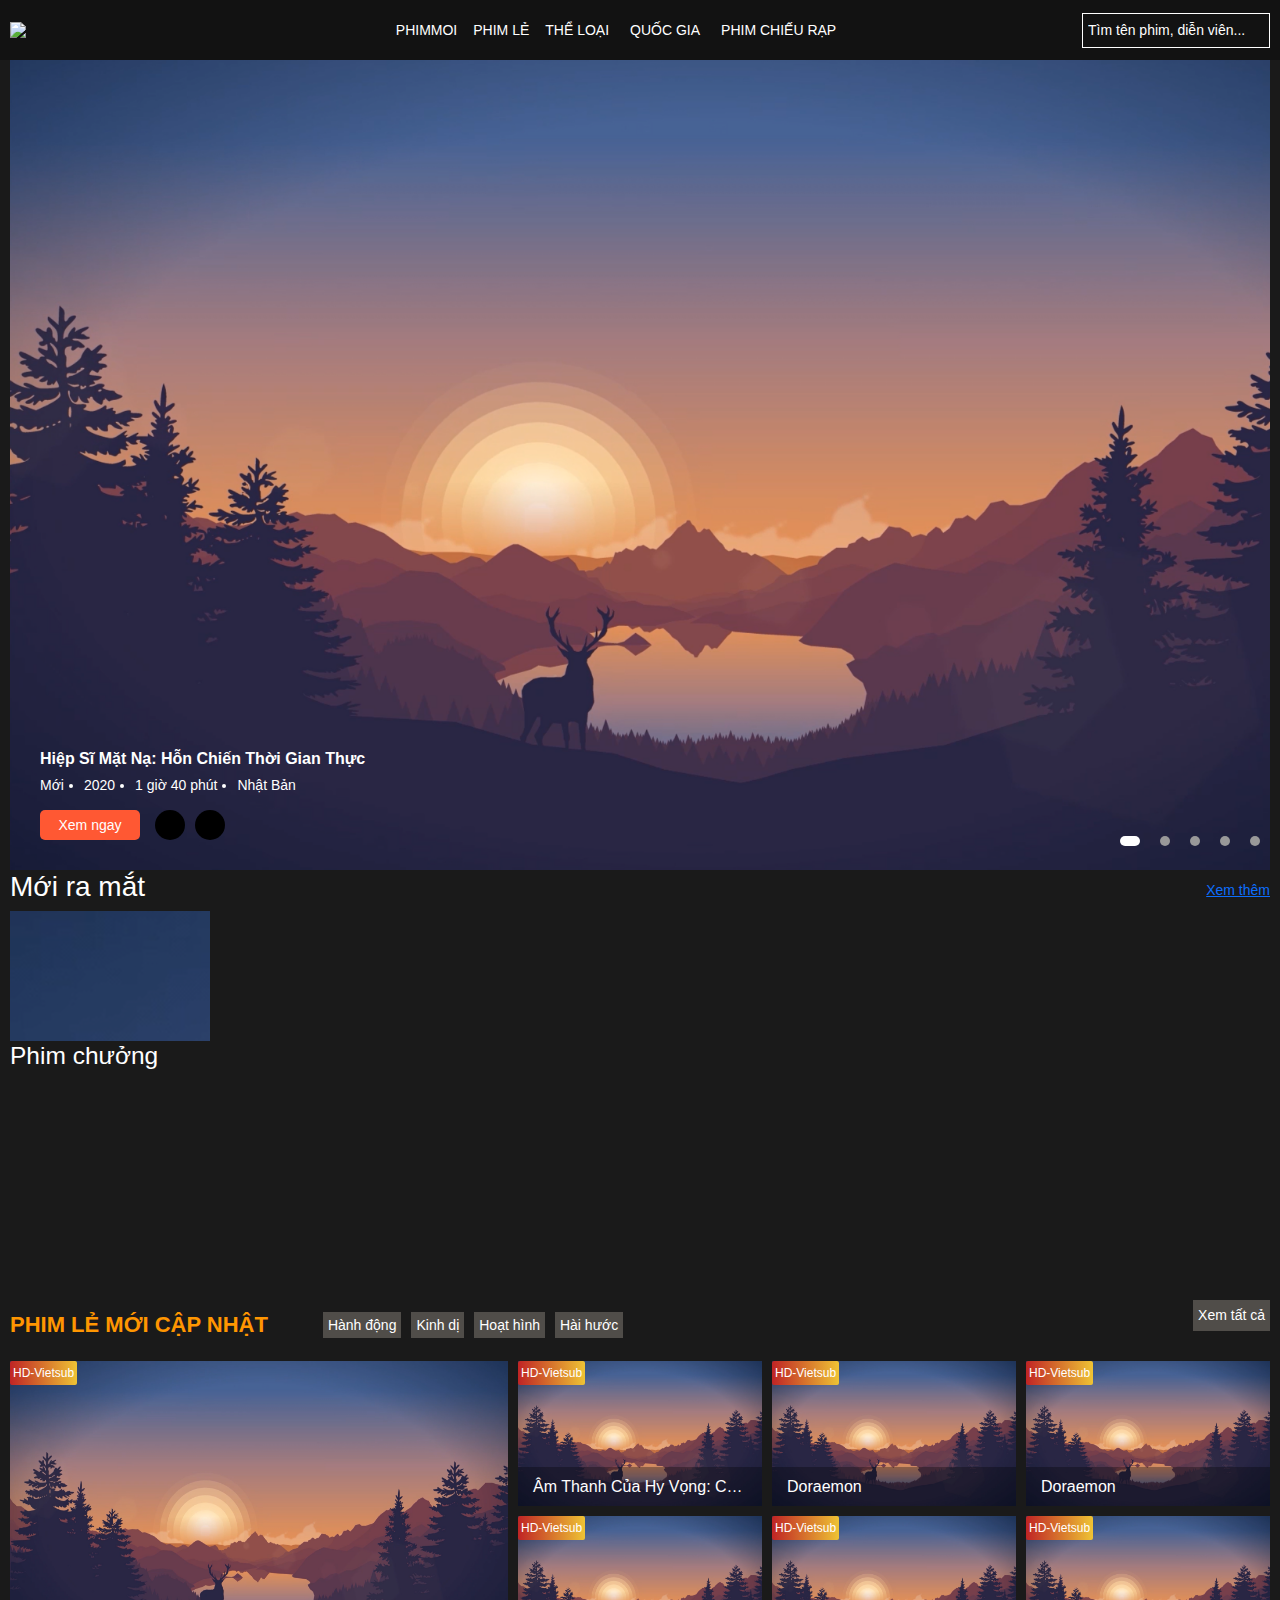
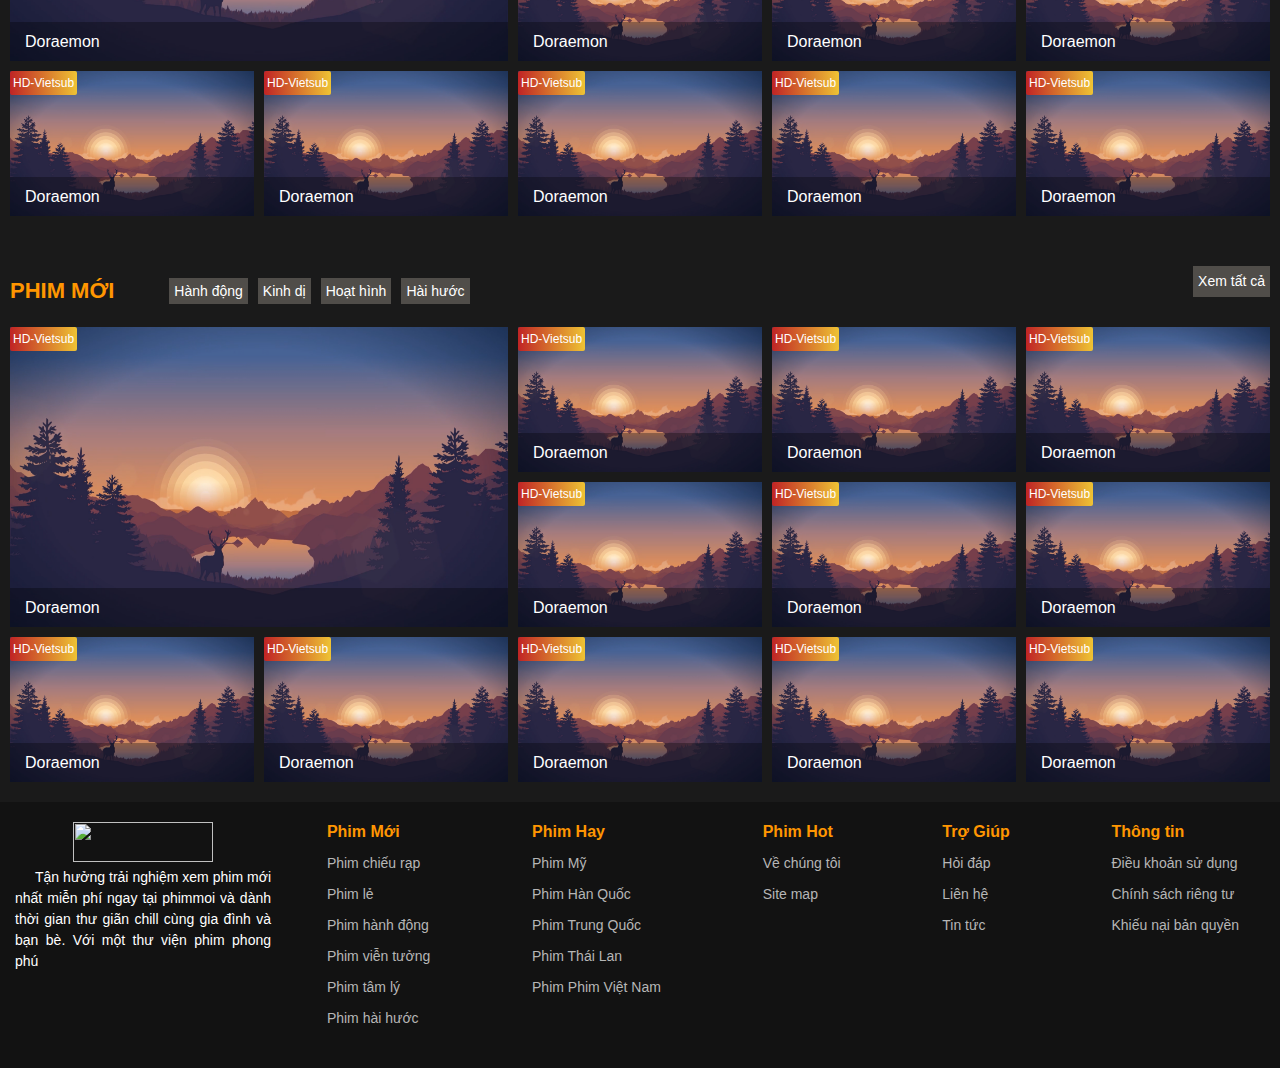
==== src/view/index.html @ 3db20388 "create dots in slider and fix btn" ====
<!DOCTYPE html>
<html lang="en">

<head>
    <meta charset="UTF-8">
    <meta name="viewport" content="width=device-width, initial-scale=1.0">
    <title>Document</title>
    <link rel="stylesheet" href="../public/css/index.css">
    <link rel="stylesheet" href="../public/css/header.css">
    <link rel="stylesheet" href="../public/css/footer.css"><link rel="stylesheet" href="../public/css/media.css">
    <link rel="stylesheet" href="../public/css/variable.css">
    <link rel="stylesheet" href="../public/fontawesome-free-6.6.0-web/css/all.min.css">
    <link rel="stylesheet" href="https://cdn.jsdelivr.net/npm/bootstrap@5.3.3/dist/css/bootstrap.min.css">
    <link rel="stylesheet" href="../public/boxicons-2.1.4/css/boxicons.min.css">
</head>

<body>
    <div class="app">
        <!-- HEADER-MAIN -->
        <header class="header">
            <nav class="header-navbar">
                <div class="header-navbar-bars">
                    <i id="header-navbar-bars-icon" class="fa-solid fa-bars fa-xl" style="color: #ffffff;"></i>
                </div>
                <div class="header-logo">
                    <img class="header-logo-img" src="https://phimmoichill2.net/dev/images/logo.png"></img>
                </div>
                <div class="header-menu">
                    <ul class="header-menu-list">
                        <li class="header-menu-list-item"><a class="header-menu-list-item-link" href=""><span>PHIMMOI</span></a></li>
                        <li class="header-menu-list-item"><a class="header-menu-list-item-link" href=""><span>PHIM LẺ</span></a></li>
                        <li class="header-menu-list-item">
                            <a id="theloai-dropdown" class="header-menu-list-item-link dropdown" href=""><span>THỂ LOẠI</span> <span class="icon-dropdown"><i class="fa-solid fa-caret-down"></i></span></a>
                            <div class="dropdown-list list-theloai">
                                <a class="dropdown-list-item-link" href="">Phim Hành Động</a>
                                <a class="dropdown-list-item-link" href="">Phim Kinh Dị</a>
                                <a class="dropdown-list-item-link" href="">Phim Tình Cảm</a>
                                <a class="dropdown-list-item-link" href="">Phim Trinh Thám</a>
                            </div>
                        </li>
                        <li class="header-menu-list-item">
                            <a id="quocgia-dropdown" class="header-menu-list-item-link dropdown" href=""><span>QUỐC GIA</span> <span class="icon-dropdown"><i class="fa-solid fa-caret-down"></i></a>
                            <div class="dropdown-list list-quocgia">
                                <a class="dropdown-list-item-link" href="">Phim Âu Mỹ</a>
                                <a class="dropdown-list-item-link" href="">Phim Hàn Quốc</a>
                                <a class="dropdown-list-item-link" href="">Phim Trung Quốc</a>
                                <a class="dropdown-list-item-link" href="">Phim Thái Lan</a>
                                <a class="dropdown-list-item-link" href="">Phim Việt Nam</a>
                            </div>
                        </li>
                        <li class="header-menu-list-item"><a class="header-menu-list-item-link" href=""><span>PHIM CHIẾU RẠP</span></a></li>
                    </ul>
                </div>
                <div class="header-form_search">
                    <input class="header-form_search-input" type="text"
                        placeholder="Tìm tên phim, diễn viên...">
                    <i id="header-form_search-click" class="header-form_search-icon fa-solid fa-magnifying-glass fa-lg" style="color: #ffffff;"></i>
                </div>
            </nav>
        </header>
        <!-- BODY-MAIN -->
        <div class="main">
            <div class="main-content">
                <!--SLIDER-->
                <div class="main-content-slider">
                    <div class="main-content-slider-show">
                        <div class="main-content-slider-item" style="background-image: url(../public/img/bg2_img.png)">
                            <div class="main-content-slider-item-infoFilm">           
                                <h1 class="movie-detail-headingFilm text-2xl text-white fw-semibold">Hiệp Sĩ Mặt Nạ: Hỗn Chiến Thời Gian Thực</h1>
                                <ul class="d-flex p-0">
                                    <li class="movie-detail-item text-white list-unstyled">Mới</li>
                                    <li class="movie-detail-item text-white">2020</li>
                                    <li class="movie-detail-item text-white">1 giờ 40 phút</li>
                                    <li class="movie-detail-item text-white">Nhật Bản</li>
                                </ul>
                                <div class="movie_banner_actions">
                                    <a class="banner_action_watch" href=""><i class="fa-solid fa-play"></i> Xem ngay</a>
                                    <div class="movie_banner_action">
                                        <i class='icon-left movie_banner_action-icon bx bx-heart bx-flip-horizontal' ></i>
                                    </div>
                                    <div class="movie_banner_action">
                                        <i class='icon-right movie_banner_action-icon bx bx-share bx-flip-horizontal' ></i>
                                    </div>
                                </div>
                            </div>
                        </div>
                        <div class="main-content-slider-item" style="background-image: url(../public/img/bg2_img.png)">
                            <div class="main-content-slider-item-infoFilm">           
                                <h1 class="movie-detail-headingFilm text-2xl text-white fw-semibold">Hiệp Sĩ Mặt Nạ: Hỗn Chiến Thời Gian Thực</h1>
                                <ul class="d-flex p-0">
                                    <li class="movie-detail-item text-white list-unstyled">Mới</li>
                                    <li class="movie-detail-item text-white">2020</li>
                                    <li class="movie-detail-item text-white">1 giờ 40 phút</li>
                                    <li class="movie-detail-item text-white">Nhật Bản</li>
                                </ul>
                                <div class="movie_banner_actions">
                                    <a class="banner_action_watch" href=""><i class="fa-solid fa-play"></i> Xem ngay</a>
                                    <div class="movie_banner_action">
                                        <i class='icon-left movie_banner_action-icon bx bx-heart bx-flip-horizontal' ></i>
                                    </div>
                                    <div class="movie_banner_action">
                                        <i class='icon-right movie_banner_action-icon bx bx-share bx-flip-horizontal' ></i>
                                    </div>
                                </div>
                            </div>
                        </div>
                        <div class="main-content-slider-item" style="background-image: url(../public/img/bg2_img.png)">
                            <div class="main-content-slider-item-infoFilm">           
                                <h1 class="movie-detail-headingFilm text-2xl text-white fw-semibold">Hiệp Sĩ Mặt Nạ: Hỗn Chiến Thời Gian Thực</h1>
                                <ul class="d-flex p-0">
                                    <li class="movie-detail-item text-white list-unstyled">Mới</li>
                                    <li class="movie-detail-item text-white">2020</li>
                                    <li class="movie-detail-item text-white">1 giờ 40 phút</li>
                                    <li class="movie-detail-item text-white">Nhật Bản</li>
                                </ul>
                                <div class="movie_banner_actions">
                                    <a class="banner_action_watch" href=""><i class="fa-solid fa-play"></i> Xem ngay</a>
                                    <div class="movie_banner_action">
                                        <i class='icon-left movie_banner_action-icon bx bx-heart bx-flip-horizontal' ></i>
                                    </div>
                                    <div class="movie_banner_action">
                                        <i class='icon-right movie_banner_action-icon bx bx-share bx-flip-horizontal' ></i>
                                    </div>
                                </div>
                            </div>
                        </div>
                        <div class="main-content-slider-item" style="background-image: url(../public/img/bg2_img.png)">
                            <div class="main-content-slider-item-infoFilm">           
                                <h1 class="movie-detail-headingFilm text-2xl text-white fw-semibold">Hiệp Sĩ Mặt Nạ: Hỗn Chiến Thời Gian Thực</h1>
                                <ul class="d-flex p-0">
                                    <li class="movie-detail-item text-white list-unstyled">Mới</li>
                                    <li class="movie-detail-item text-white">2020</li>
                                    <li class="movie-detail-item text-white">1 giờ 40 phút</li>
                                    <li class="movie-detail-item text-white">Nhật Bản</li>
                                </ul>
                                <div class="movie_banner_actions">
                                    <a class="banner_action_watch" href=""><i class="fa-solid fa-play"></i> Xem ngay</a>
                                    <div class="movie_banner_action">
                                        <i class='icon-left movie_banner_action-icon bx bx-heart bx-flip-horizontal' ></i>
                                    </div>
                                    <div class="movie_banner_action">
                                        <i class='icon-right movie_banner_action-icon bx bx-share bx-flip-horizontal' ></i>
                                    </div>
                                </div>
                            </div>
                        </div>
                    </div>

                    <div class="main-content-slider-btns">
                        <div class="slider-btn btn-prev"><i class="fa-chevron fa-solid fa-chevron-left"></i></div>
                        <div class="slider-btn btn-next"><i class="fa-chevron fa-solid fa-chevron-right"></i></div>
                    </div>
                    <ul class="slider-dots">
                        <li class="dot dot-active"></li>
                        <li class="dot"></li>
                        <li class="dot"></li>
                        <li class="dot"></li>
                        <li class="dot"></li>
                    </ul>
                </div>

                <div class="horizontal-slider">
                    <div class="heading-slider">
                        <h2 class="">Mới ra mắt</h2>
                        <a href="">Xem thêm</a>
                    </div>
                    <div class="swiper-container">
                        <div class="swiper-wrapper">
                            <div class="swiper-slide">
                                <div class="swiper-slide-movie" style="background-image: url(../public/img/bg2_img.png);"></div>
                                <div class="swiper-slide-nameMovie"><h3 class="swiper-slide-nameMovie-h3">Phim chưởng</h3></div>
                            </div>
                        </div>
                    </div>
                </div>

                <!--BLOCK CONTENT-->
                <div class="main-content-block">
                    <div class="main-content-block-heading">
                        <a class="main-content-block-heading-title" href=""><h2 class="main-content-block-heading-title-h3">PHIM LẺ MỚI CẬP NHẬT</h2></a>
                        <ul class="main-content-block-heading-list">
                            <li class="main-content-block-heading-list-item"><a class="main-content-block-heading-list-item-link" href="">Hành động</a></li>
                            <li class="main-content-block-heading-list-item"><a class="main-content-block-heading-list-item-link" href="">Kinh dị</a></li>
                            <li class="main-content-block-heading-list-item"><a class="main-content-block-heading-list-item-link" href="">Hoạt hình</a></li>
                            <li class="main-content-block-heading-list-item"><a class="main-content-block-heading-list-item-link" href="">Hài hước</a></li>
                        </ul>
                        <a class="main-content-block-heading-seeMore" href="">Xem tất cả <i class="fa-solid fa-caret-right"></i></a>
                    </div>
                    <div class="main-content-block-listFilm">
                        <div class="main-content-block-listFilm-item item-large">
                            <span class="main-content-block-listFilm-item-label">HD-Vietsub</span>
                            <a class="main-content-block-listFilm-item-link" href="">
                                <img class="main-content-block-listFilm-item-link-img" src="../public/img/bg2_img.png" alt="">
                                <h3 class="main-content-block-listFilm-item-link-h3">Doraemon</h3>
                            </a>
                        </div>
                        <div class="main-content-block-listFilm-item item-small">
                            <span class="main-content-block-listFilm-item-label">HD-Vietsub</span>
                            <a class="main-content-block-listFilm-item-link" href="">
                                <img class="main-content-block-listFilm-item-link-img" src="../public/img/bg2_img.png" alt="">
                                <h3 class="main-content-block-listFilm-item-link-h3">Âm Thanh Của Hy Vọng: Câu Chuyện Về Possum Trot</h3>
                            </a>
                        </div> 
                        <div class="main-content-block-listFilm-item item-small">
                            <span class="main-content-block-listFilm-item-label">HD-Vietsub</span>
                            <a class="main-content-block-listFilm-item-link" href="">
                                <img class="main-content-block-listFilm-item-link-img" src="../public/img/bg2_img.png" alt="">
                                <h3 class="main-content-block-listFilm-item-link-h3">Doraemon</h3>
                            </a>
                        </div> 
                        <div class="main-content-block-listFilm-item item-small">
                            <span class="main-content-block-listFilm-item-label">HD-Vietsub</span>
                            <a class="main-content-block-listFilm-item-link" href="">
                                <img class="main-content-block-listFilm-item-link-img" src="../public/img/bg2_img.png" alt="">
                                <h3 class="main-content-block-listFilm-item-link-h3">Doraemon</h3>
                            </a>
                        </div>
                        <div class="main-content-block-listFilm-item item-small">
                            <span class="main-content-block-listFilm-item-label">HD-Vietsub</span>
                            <a class="main-content-block-listFilm-item-link" href="">
                                <img class="main-content-block-listFilm-item-link-img" src="../public/img/bg2_img.png" alt="">
                                <h3 class="main-content-block-listFilm-item-link-h3">Doraemon</h3>
                            </a>
                        </div> 
                        <div class="main-content-block-listFilm-item item-small">
                            <span class="main-content-block-listFilm-item-label">HD-Vietsub</span>
                            <a class="main-content-block-listFilm-item-link" href="">
                                <img class="main-content-block-listFilm-item-link-img" src="../public/img/bg2_img.png" alt="">
                                <h3 class="main-content-block-listFilm-item-link-h3">Doraemon</h3>
                            </a>
                        </div>
                        <div class="main-content-block-listFilm-item item-small">
                            <span class="main-content-block-listFilm-item-label">HD-Vietsub</span>
                            <a class="main-content-block-listFilm-item-link" href="">
                                <img class="main-content-block-listFilm-item-link-img" src="../public/img/bg2_img.png" alt="">
                                <h3 class="main-content-block-listFilm-item-link-h3">Doraemon</h3>
                            </a>
                        </div>
                        <div class="main-content-block-listFilm-item item-small">
                            <span class="main-content-block-listFilm-item-label">HD-Vietsub</span>
                            <a class="main-content-block-listFilm-item-link" href="">
                                <img class="main-content-block-listFilm-item-link-img" src="../public/img/bg2_img.png" alt="">
                                <h3 class="main-content-block-listFilm-item-link-h3">Doraemon</h3>
                            </a>
                        </div>  
                        <div class="main-content-block-listFilm-item item-small">
                            <span class="main-content-block-listFilm-item-label">HD-Vietsub</span>
                            <a class="main-content-block-listFilm-item-link" href="">
                                <img class="main-content-block-listFilm-item-link-img" src="../public/img/bg2_img.png" alt="">
                                <h3 class="main-content-block-listFilm-item-link-h3">Doraemon</h3>
                            </a>
                        </div>                       
                        <div class="main-content-block-listFilm-item item-small">
                            <span class="main-content-block-listFilm-item-label">HD-Vietsub</span>
                            <a class="main-content-block-listFilm-item-link" href="">
                                <img class="main-content-block-listFilm-item-link-img" src="../public/img/bg2_img.png" alt="">
                                <h3 class="main-content-block-listFilm-item-link-h3">Doraemon</h3>
                            </a>
                        </div>     
                        <div class="main-content-block-listFilm-item item-small">
                            <span class="main-content-block-listFilm-item-label">HD-Vietsub</span>
                            <a class="main-content-block-listFilm-item-link" href="">
                                <img class="main-content-block-listFilm-item-link-img" src="../public/img/bg2_img.png" alt="">
                                <h3 class="main-content-block-listFilm-item-link-h3">Doraemon</h3>
                            </a>
                        </div>                     
                        <div class="main-content-block-listFilm-item item-small">
                            <span class="main-content-block-listFilm-item-label">HD-Vietsub</span>
                            <a class="main-content-block-listFilm-item-link" href="">
                                <img class="main-content-block-listFilm-item-link-img" src="../public/img/bg2_img.png" alt="">
                                <h3 class="main-content-block-listFilm-item-link-h3">Doraemon</h3>
                            </a>
                        </div>                                            
                    </div> 
                <!--BLOCK CONTENT-->                  
                </div>
                <div class="main-content-block">
                    <div class="main-content-block-heading">
                        <a class="main-content-block-heading-title" href=""><h2 class="main-content-block-heading-title-h3">PHIM MỚI</h2></a>
                        <ul class="main-content-block-heading-list">
                            <li class="main-content-block-heading-list-item"><a class="main-content-block-heading-list-item-link" href="">Hành động</a></li>
                            <li class="main-content-block-heading-list-item"><a class="main-content-block-heading-list-item-link" href="">Kinh dị</a></li>
                            <li class="main-content-block-heading-list-item"><a class="main-content-block-heading-list-item-link" href="">Hoạt hình</a></li>
                            <li class="main-content-block-heading-list-item"><a class="main-content-block-heading-list-item-link" href="">Hài hước</a></li>
                        </ul>
                        <a class="main-content-block-heading-seeMore" href="">Xem tất cả <i class="fa-solid fa-caret-right"></i></a>
                    </div>
                    <div class="main-content-block-listFilm">
                        <div class="main-content-block-listFilm-item item-large">
                            <span class="main-content-block-listFilm-item-label">HD-Vietsub</span>
                            <a class="main-content-block-listFilm-item-link" href="">
                                <img class="main-content-block-listFilm-item-link-img" src="../public/img/bg2_img.png" alt="">
                                <h3 class="main-content-block-listFilm-item-link-h3">Doraemon</h3>
                            </a>
                        </div>
                        <div class="main-content-block-listFilm-item item-small">
                            <span class="main-content-block-listFilm-item-label">HD-Vietsub</span>
                            <a class="main-content-block-listFilm-item-link" href="">
                                <img class="main-content-block-listFilm-item-link-img" src="../public/img/bg2_img.png" alt="">
                                <h3 class="main-content-block-listFilm-item-link-h3">Doraemon</h3>
                            </a>
                        </div> 
                        <div class="main-content-block-listFilm-item item-small">
                            <span class="main-content-block-listFilm-item-label">HD-Vietsub</span>
                            <a class="main-content-block-listFilm-item-link" href="">
                                <img class="main-content-block-listFilm-item-link-img" src="../public/img/bg2_img.png" alt="">
                                <h3 class="main-content-block-listFilm-item-link-h3">Doraemon</h3>
                            </a>
                        </div> 
                        <div class="main-content-block-listFilm-item item-small">
                            <span class="main-content-block-listFilm-item-label">HD-Vietsub</span>
                            <a class="main-content-block-listFilm-item-link" href="">
                                <img class="main-content-block-listFilm-item-link-img" src="../public/img/bg2_img.png" alt="">
                                <h3 class="main-content-block-listFilm-item-link-h3">Doraemon</h3>
                            </a>
                        </div>
                        <div class="main-content-block-listFilm-item item-small">
                            <span class="main-content-block-listFilm-item-label">HD-Vietsub</span>
                            <a class="main-content-block-listFilm-item-link" href="">
                                <img class="main-content-block-listFilm-item-link-img" src="../public/img/bg2_img.png" alt="">
                                <h3 class="main-content-block-listFilm-item-link-h3">Doraemon</h3>
                            </a>
                        </div> 
                        <div class="main-content-block-listFilm-item item-small">
                            <span class="main-content-block-listFilm-item-label">HD-Vietsub</span>
                            <a class="main-content-block-listFilm-item-link" href="">
                                <img class="main-content-block-listFilm-item-link-img" src="../public/img/bg2_img.png" alt="">
                                <h3 class="main-content-block-listFilm-item-link-h3">Doraemon</h3>
                            </a>
                        </div>
                        <div class="main-content-block-listFilm-item item-small">
                            <span class="main-content-block-listFilm-item-label">HD-Vietsub</span>
                            <a class="main-content-block-listFilm-item-link" href="">
                                <img class="main-content-block-listFilm-item-link-img" src="../public/img/bg2_img.png" alt="">
                                <h3 class="main-content-block-listFilm-item-link-h3">Doraemon</h3>
                            </a>
                        </div>
                        <div class="main-content-block-listFilm-item item-small">
                            <span class="main-content-block-listFilm-item-label">HD-Vietsub</span>
                            <a class="main-content-block-listFilm-item-link" href="">
                                <img class="main-content-block-listFilm-item-link-img" src="../public/img/bg2_img.png" alt="">
                                <h3 class="main-content-block-listFilm-item-link-h3">Doraemon</h3>
                            </a>
                        </div>  
                        <div class="main-content-block-listFilm-item item-small">
                            <span class="main-content-block-listFilm-item-label">HD-Vietsub</span>
                            <a class="main-content-block-listFilm-item-link" href="">
                                <img class="main-content-block-listFilm-item-link-img" src="../public/img/bg2_img.png" alt="">
                                <h3 class="main-content-block-listFilm-item-link-h3">Doraemon</h3>
                            </a>
                        </div>                       
                        <div class="main-content-block-listFilm-item item-small">
                            <span class="main-content-block-listFilm-item-label">HD-Vietsub</span>
                            <a class="main-content-block-listFilm-item-link" href="">
                                <img class="main-content-block-listFilm-item-link-img" src="../public/img/bg2_img.png" alt="">
                                <h3 class="main-content-block-listFilm-item-link-h3">Doraemon</h3>
                            </a>
                        </div>     
                        <div class="main-content-block-listFilm-item item-small">
                            <span class="main-content-block-listFilm-item-label">HD-Vietsub</span>
                            <a class="main-content-block-listFilm-item-link" href="">
                                <img class="main-content-block-listFilm-item-link-img" src="../public/img/bg2_img.png" alt="">
                                <h3 class="main-content-block-listFilm-item-link-h3">Doraemon</h3>
                            </a>
                        </div>                     
                        <div class="main-content-block-listFilm-item item-small">
                            <span class="main-content-block-listFilm-item-label">HD-Vietsub</span>
                            <a class="main-content-block-listFilm-item-link" href="">
                                <img class="main-content-block-listFilm-item-link-img" src="../public/img/bg2_img.png" alt="">
                                <h3 class="main-content-block-listFilm-item-link-h3">Doraemon</h3>
                            </a>
                        </div>                                            
                    </div>                   
                </div>               
            </div>
        </div>
        <!-- FOOTER-MAIN -->
        <footer class="footer">
            <div class="footer-container">
                <div class="footer-info">
                    <div class="footer-info-logo">
                        <img class="footer-info-logo-img" src="https://phimmoichill2.net/dev/images/logo.png" alt="">
                    </div>
                    <p class="footer-info-text">Tận hưởng trải nghiệm xem phim mới nhất miễn phí ngay tại phimmoi và
                        dành
                        thời gian thư giãn chill cùng gia đình và bạn bè. Với một thư viện phim phong phú</p>
                </div>
                <div class="footer-menu">
                    <div class="footer-menu-block">
                        <h3 class="footer-menu-block-header">Phim Mới</h3>
                        <ul class="footer-menu-block-list">
                            <li class="footer-menu-block-list-item"><a class="footer-menu-block-list-item-link"
                                    href="">Phim
                                    chiếu rạp</a></li>
                            <li class="footer-menu-block-list-item"><a class="footer-menu-block-list-item-link"
                                    href="">Phim
                                    lẻ</a></li>
                            <li class="footer-menu-block-list-item"><a class="footer-menu-block-list-item-link"
                                    href="">Phim
                                    hành động</a></li>
                            <li class="footer-menu-block-list-item"><a class="footer-menu-block-list-item-link"
                                    href="">Phim
                                    viễn tưởng</a></li>
                            <li class="footer-menu-block-list-item"><a class="footer-menu-block-list-item-link"
                                    href="">Phim
                                    tâm lý</a></li>
                            <li class="footer-menu-block-list-item"><a class="footer-menu-block-list-item-link"
                                    href="">Phim
                                    hài hước</a></li>
                        </ul>
                    </div>
                    <div class="footer-menu-block">
                        <h3 class="footer-menu-block-header">Phim Hay</h3>
                        <ul class="footer-menu-block-list">
                            <li class="footer-menu-block-list-item"><a class="footer-menu-block-list-item-link"
                                    href="">Phim
                                    Mỹ</a></li>
                            <li class="footer-menu-block-list-item"><a class="footer-menu-block-list-item-link"
                                    href="">Phim
                                    Hàn Quốc</a></li>
                            <li class="footer-menu-block-list-item"><a class="footer-menu-block-list-item-link"
                                    href="">Phim
                                    Trung Quốc</a></li>
                            <li class="footer-menu-block-list-item"><a class="footer-menu-block-list-item-link"
                                    href="">Phim
                                    Thái Lan</a></li>
                            <li class="footer-menu-block-list-item"><a class="footer-menu-block-list-item-link"
                                    href="">Phim
                                    Phim Việt Nam</a></li>
                        </ul>
                    </div>
                    <div class="footer-menu-block">
                        <h3 class="footer-menu-block-header">Phim Hot</h3>
                        <ul class="footer-menu-block-list">
                            <li class="footer-menu-block-list-item"><a class="footer-menu-block-list-item-link"
                                    href="">Về
                                    chúng tôi</a></li>
                            <li class="footer-menu-block-list-item"><a class="footer-menu-block-list-item-link"
                                    href="">Site
                                    map</a></li>

                        </ul>
                    </div>
                    <div class="footer-menu-block">
                        <h3 class="footer-menu-block-header">Trợ Giúp</h3>
                        <ul class="footer-menu-block-list">
                            <li class="footer-menu-block-list-item"><a class="footer-menu-block-list-item-link"
                                    href="">Hỏi
                                    đáp</a></li>
                            <li class="footer-menu-block-list-item"><a class="footer-menu-block-list-item-link"
                                    href="">Liên
                                    hệ</a></li>
                            <li class="footer-menu-block-list-item"><a class="footer-menu-block-list-item-link"
                                    href="">Tin
                                    tức</a></li>
                        </ul>
                    </div>
                    <div class="footer-menu-block">
                        <h3 class="footer-menu-block-header">Thông tin</h3>
                        <ul class="footer-menu-block-list">
                            <li class="footer-menu-block-list-item"><a class="footer-menu-block-list-item-link"
                                    href="">Điều
                                    khoản sử dụng</a></li>
                            <li class="footer-menu-block-list-item"><a class="footer-menu-block-list-item-link"
                                    href="">Chính sách riêng tư</a></li>
                            <li class="footer-menu-block-list-item"><a class="footer-menu-block-list-item-link"
                                    href="">Khiếu nại bản quyền</a></li>
                        </ul>
                    </div>
                </div>
            </div>
        </footer>
    </div>
    <script src="https://unpkg.com/boxicons@2.1.4/dist/boxicons.js"></script>
    <script src="https://cdn.jsdelivr.net/npm/@popperjs/core@2.11.8/dist/umd/popper.min.js"
        integrity="sha384-I7E8VVD/ismYTF4hNIPjVp/Zjvgyol6VFvRkX/vR+Vc4jQkC+hVqc2pM8ODewa9r"
        crossorigin="anonymous"></script>
    <script src="https://cdn.jsdelivr.net/npm/bootstrap@5.3.3/dist/js/bootstrap.min.js"
        integrity="sha384-0pUGZvbkm6XF6gxjEnlmuGrJXVbNuzT9qBBavbLwCsOGabYfZo0T0to5eqruptLy"
        crossorigin="anonymous"></script>
    <script src="../js/header.js"></script>
    <script src="../js/main.js"></script>
</body>

</html>
---- src/public/css/index.css ----
:root {
    --fontWeigh_header: 450;
    --fontSize_header: 1rem;
    --text-color: rgb(255, 150, 1)
}
.text-color-orrange{
    color: var(--text-color);
}
.block-item-link{
    width: 100%;
    height: 100%;
    position: absolute;
    display: flex
}
.block-item-link-img{
    width: 100%;
    height: 100%;
}
.block-item-link-h3{
    margin: 0;
    position: absolute;
    bottom: 0;
    width: 100%;
    padding: 10px 15px;
    background-color: rgb(0, 0, 0, 0.3);
    color: white;
    font-size: 16px;
    font-weight: 400;
}
.block-item:hover{
    top:-5px
}
.main-content-slider{
    position: relative;
    width: 100%;
    height: 90vh;
    overflow: hidden;
}
.main-content-slider-show{
    width: max-content;
    display: flex;
    height: 100%;
    transition: 0.5s;
}
.main-content-slider-item{
    background-size:cover;
    background-position: center center;
    background-repeat: no-repeat;
    position: relative;
    width: 1380px;
    max-width: 100%;
    height: 100%;
    transition: 0.5s;
}

.movie-detail-item{
    margin-right: 20px;
}
.main-content-slider-item-infoFilm{
    position: absolute;
    bottom: 0;
    left: 0;
    width: 500px;
    height: auto;
    padding: 30px;
    background: transparent;
    z-index: 1;
}
.movie_banner_actions{
    display: flex;
}
.movie_banner_action{
    width: 50px;
    display: flex;
    align-items: center;
    justify-content: center;
    margin: 0 5px;
    color: #fff;
    background-color: #000;
    border-radius: 50%;
    cursor: pointer;
}
.movie_banner_action-icon{
    font-size: 20px;
}
.banner_action_watch{
    color: #fff;
    text-decoration: none;
    display: flex;
    align-items: center;
    justify-content: center;
    width: 185px;
    height: 50px;
    background-color:rgb(255, 88, 51);
    border-radius: 5px;
    margin-right: 10px;
}
.main-content-slider-btns{
    position: absolute;
    width: 100%;
    top: 50%;
    transform: translateY(-50%);
    display: flex;
    justify-content: space-between;
}

.slider-btn{
    padding: 15px;
    color: #999;
    transition: 0.5s;
    cursor: pointer;
}
.slider-btn:hover{
    color: #fff;
}

.fa-chevron{
    font-size: 24px;
}
.slider-dots{
    list-style: none;
    position: absolute;
    display: flex;
    bottom: 0;
    right: 0;
}
.dot{
    width: 10px;
    height: 10px;
    background-color: #999;
    margin: 10px;
    border-radius: 20px;
    transition: 1s;
    cursor: pointer;
}

.dot-active{
    width: 20px;
    background-color: #fff;
}

.main-content-slider-listFilm{
    position: relative;
    padding: 0;
    list-style: none;
}
.main-content-slider-listFilm-wrapper{
    display: flex;
    overflow-x: scroll;
    scroll-snap-type: x mandatory;
    width: 100%;
    scrollbar-width: none;
}
.icon-prev{
    position: absolute;
    color: rgb(255, 150, 1,0.6);
    left: 10px;
    top: 50%;
    z-index: 1;
}
.icon-next{
    position: absolute;
    color: rgb(255, 150, 1,0.6);
    right: 10px;
    top:50%;
    z-index: 1;
}
.main-content-block{
    width: 100%;
    height: auto;
    padding: 20px 0;
    position: relative;
}
.main-content-block-heading{
    display: flex;
    flex-wrap: wrap;
    align-items: center;
    margin: 10px 0;
    position: relative;
}
.main-content-block-heading-title{
    margin:0 50px 0 0;
    text-decoration: none;
    color: var(--text-color);

}
.main-content-block-heading-title-h3{
    margin: 0;
    font-size: 22px;
    font-weight: bold;
}
.main-content-block-heading-list{
    display: flex;
    align-items: center;
    padding: 0;
    margin: 10px 0;
    list-style: none;
    align-items: center;
}
.main-content-block-heading-list-item{
    margin: 5px
}
.main-content-block-heading-list-item-link{
    text-decoration: none;
    color: white;
    padding: 5px;
    background-color: rgb(80, 77, 73);
}
.main-content-block-heading-list-item-link:hover{
    background-color: var(--text-color);
}
.main-content-block-heading-seeMore{
    text-decoration: none;
    color: #fff;
    padding: 5px;
    background-color: rgb(80, 77, 73);
    position: absolute;
    top: 0;
    right: 0;
}
.main-content-block-listFilm-item:hover{
    top:-5px
}
.main-content-block-listFilm-item-label{
    position: absolute;
    background-image: linear-gradient(to right, rgb(192, 36, 37) , rgb(238, 195, 52));
    border-radius: 2px;
    padding: 3px;
    z-index: 1;
    font-size: 12px;
    color: #fff;
}
.main-content-block-listFilm-item-link{
    width: 100%;
    height: 100%;
    position: relative;
    display: flex
}
.main-content-block-listFilm-item-link-img{
    width: 100%;
    height: 100%;
}
.main-content-block-listFilm-item-link-h3{
    margin: 0;
    position: absolute;
    bottom: 0;
    width: 100%;
    padding: 10px 15px;
    background-color: rgb(0, 0, 0, 0.3);
    color: white;
    font-size: 16px;
    font-weight: 400;
    white-space:nowrap;
    overflow: hidden;
    text-overflow: ellipsis;
}

.horizontal-slider{
    height: 400px;
    color: #fff;
}    
.heading-slider{
    display: flex;
    justify-content: space-between;
    align-items: center; 
}
.swiper-container{

}
.swiper-slide{
    width: 200px;
    height: 130px;
}
.swiper-slide-movie{
    width: 200px;
    height: 130px;
}
---- src/public/css/header.css ----
* {
    margin: 0;
    padding: 0;
    box-sizing: inherit;
    font-family: Arial, sans-serif;
    font-size: 14px;
    font-style: normal;
    scrollbar-width:thin;
}
body{
    width: 100%;
    height: auto;
}

html {
    box-sizing: border-box;
}

.app{
    width: 100%;
    height: auto;
    background-color: rgb(26, 26, 26);
}
.main {
    padding:0 10px;
    background-color: rgb(26, 26, 26);
    width: 100%;
    min-height: 100vh;
}
.main-content {
    max-width: 1380px;
    margin: 0 auto;
}
.menu-list{
    transform: translateX(-100%);
    list-style: none;
    position: fixed;
    height: 80%;
    z-index: 2;
    right: 0;
    left: 0;  
    background-color: rgb(26, 26, 26);
}
.menu-list-item-link{
    text-decoration: none;
    color: #fff;
}
.header {
    width: 100%;
    height: 60px;
    background-color: rgb(18, 18, 18);
}
.header-logo{
    display: flex;
    align-items: center;
}
.header-logo-img{
    width: 140px;
}
.header-navbar{
    display: flex;
}
.header-navbar {
    max-width: 1380px;
    height: 100%;
    margin: 0 auto;
    padding: 0 10px;
    display: flex;
    justify-content: space-between;
}
.header-menu-list-item-link__color-orrange{
    color: rgb(255, 150, 1);
}
.icon-dropdown{
    margin-left: 5px;
}
.dropdown-list-item-link{
    margin: 5px;
    font-size: 0.9rem;
    color: #fff;
    text-decoration: none;
}
.dropdown-list-item-link:hover{
    color: rgb(255, 150, 1);
}
.dropdown-active{
    display: grid;
    grid-template-columns: auto auto auto;
    z-index: 1;
}
.header-form_search-input::placeholder {
    color: white;
    font-size: 14px;
}
.header-form_search-input:focus {
    outline: none;
}
.header-form_search-icon {
    color: #fff;
    position: absolute;
    right: 5px;
}
.header-right{
    display: flex;
}
.header-user{
    display: flex;
    align-items: center;
}
.profile-name{
    margin: 0 5px;
    color: #fff;
}
.profile-avatar{
    width: 30px;
    height: 30px;
    border-radius: 50%;
    cursor: pointer;
    background-size: cover;
}
.user-dropdown{
    display: none;
    width: 100px;
    height: 160px;
    background-color: #fff;
    color: #000;
}
.display-block{
    display: block;
}
---- src/public/css/footer.css ----
.footer {
    background: rgb(18, 18, 18);
    width: 100%;
    height: auto;
    display: flex;
    justify-content: center;
    padding: 20px 0;
}
.footer-container{
    max-width: 1380px;
    display: flex;
}
.footer-info-text {
    color: white;
    text-align: justify;
    text-indent: 20px;
    margin: 0;
    padding: 5px 0;
}
.footer-info {
    max-width: 20%;
    margin: 0 15px;
}
.footer-info-logo{
    display: flex;
    justify-content: center;
}
.footer-info-logo-img{
    width: 140px;
    height: 40px;
}
.footer-menu {
    width: 80%;
    display: grid;
    grid-template-columns: auto auto auto auto auto;
    justify-content: space-around;
    column-gap: 20px;
}
.footer-menu-block {
    height: fit-content;
    width: fit-content;
}
.footer-menu-block-header{
    color: rgb(255, 150, 1);
    font-size: 16px;
    font-weight: 700;
}
.footer-menu-block-list {
    list-style: none;
    margin-top: 5px;
    padding: 0;
}
.footer-menu-block-list-item{
    padding: 5px 0;
}
.footer-menu-block-list-item-link{
    color: rgb(182, 182, 182);
    text-decoration: none;
    cursor: pointer;
}
.footer-menu-block-list-item-link:hover {
    color: rgb(255, 150, 1);
}
---- src/public/css/media.css ----
@media (max-width:820px) {
    .main-content-slider{
        height: 30vh;
    }
    .movie-detail-headingFilm{
        font-size: 16px;
    }
    .banner_action_watch{
        height: 30px;
        width: 100px;
    }
    .movie_banner_action{
        width: 30px;
    }

    .video{
        height: 220px;
    }
    .swiper-slide-avt-img{
        width: 72px;
        height: 72px;
    }
    .swiper-slide{
        margin-right: 20px;
    }
    .main-content-block-text{
        display: none;
    }
    .main-content-block-heading-h1{
        font-size: var(--fontSize_heading1_mobile);
    }
    .main-content-block-heading-title-h3{
        font-size: var(--fontSize_heading1_mobile);
    }
    .footer-menu-block-header{
        font-size: var(--fontSize_heading3_mobile);
    }
    .footer-menu-block-list-item-link{
        font-size: var(--fontSize_text_mobile);
    }
    .header-navbar{
        position: relative;
        display: flex;
        justify-content: space-between;
        border-bottom: 1px solid rgb(70, 70, 70);
    }
    .header-navbar-bars{
        display: flex;
        align-items: center;
        padding: 0 10px;
    }
    .header-menu{
        position: fixed;
        top: 60px;
        list-style: none;
        display: none;
        padding: 0;
        z-index: 2;
        background-color: rgb(26, 26, 26);
        left: 0;
        right: 0;
    }
    .header-menu-list{
        padding: 0;
        min-height: 100vh;
    }
    .header-menu-list-item{
        border-bottom: 1px solid rgb(70, 70, 70);
        min-height: 40px;
    }
    .header-menu-list-item-link{
        display: flex;
        align-items: center;
        height: 60px;
        padding-left:10px;
        color: white;
        text-decoration: none;
    }
    .header-menu-list-item-link:hover {
        color: rgb(255, 150, 1);
    }
    .active-header-form_search{
        width: 100%;
    }
    .header-form_search-input{
        display: none;
        width: 100%;
        height: 35px;
        padding-left: 5px;
        background-color: transparent;
        border: 1px solid white;
        color: white;
    }
    .active_navbar{
        display: block;
    }

    .display-element{
        display: none;
    }  
    .active-form-search{
        display: block;
    }
    .header-form_search{
        display: flex;
        align-items: center;
        position: relative;
        justify-content: flex-end;
    }
    .dropdown-list{
        display: none;
        margin: 5px 5px;
        background-color: rgb(18, 18, 18);
    }
    .footer-info{
        display: none;
    }
    .footer-container{
        justify-content: center;
    }
    .block-item{
        height: 134px;
        position: relative;
        margin: 5px;
        flex-grow: 0;
        flex-shrink: 0;
        flex-basis: 49%;
        scroll-snap-align: start;
    }
    .main-content-block-listFilm-item{
        width: 100%;
        height: 134px;
        position: relative;   
    }
    .main-content-block-listFilm{
        display: grid;
        grid-template-columns: auto auto;
        column-gap: 10px;
        row-gap: 10px;
        justify-content: center;
    }
}

@media (min-width:821px) and (max-width:1400px){
    /* .main-content-slider{
        height: 60vh;
    } */
    .movie-detail-headingFilm{
        font-size: 16px;
    }
    .banner_action_watch{
        height: 30px;
        width: 100px;
    }
    .movie_banner_action{
        width: 30px;
    }
    .video{
        height: 420px;
    }
    .header-menu-list-item-link{
        font-size: 16px;
    }
    .block-item{
        height: 134px;
        position: relative;
        margin: 5px;
        flex-grow: 0;
        flex-shrink: 0;
        flex-basis: 20%;
        scroll-snap-align: start;
    }
    .main-content-block-listFilm-item{
        width:100%;
        height: 145px;
        position: relative;
    }
    .main-content-block-listFilm{
        display: grid;
        grid-template-columns: auto auto auto auto auto;
        column-gap: 10px;
        row-gap: 10px;
        justify-content: center;
    }
    .item-large{
        grid-column: 1/3;
        grid-row: 1/3;
        width: 100%;
        height: 100%;
    }
    .header-navbar-bars{
        display: none;
    }
    .header-menu {
        list-style: none;
        display: flex;
        padding: 0;
    } 
    .header-menu-list {
        display: flex;
        align-items: center;
        list-style: none;
        padding: 0;
        margin: 0;
    } 
    .header-menu-list-item-link {
        color: white;
        text-decoration: none;
        padding: 0 8px;
    }
    .header-menu-list-item-link:hover {
        color: rgb(255, 150, 1);
    }
    .dropdown{
        position: relative;
    }
    
    .dropdown-list{
        position: absolute;
        display: none;
        margin: 15px 5px 5px;
        background-color: rgb(18, 18, 18);
    }
    .header-form_search {
        display: flex;
        align-items: center;
        position: relative;
    }

    .header-form_search-input {
        width: 100%;
        height: 35px;
        padding-left: 5px;
        background-color: transparent;
        border: 1px solid white;
        color: white;
    } 
}

@media (min-width: 1401px){
    .video{
        height: 100vh;
    }
    .header-navbar-bars{
        display: none;
    }
    .header-menu {
        list-style: none;
        display: flex;
        padding: 0;
    } 
    .header-menu-list {
        display: flex;
        align-items: center;
        list-style: none;
        padding: 0;
        margin: 0;
    } 
    .header-menu-list-item-link {
        color: white;
        text-decoration: none;
        padding: 0 8px;
    }
    .header-menu-list-item-link:hover {
        color: rgb(255, 150, 1);
    }
    .dropdown{
        position: relative;
    }
    .dropdown-list{
        position: absolute;
        display: none;
        margin: 15px 5px 5px;
        background-color: rgb(18, 18, 18);
    }
    .header-form_search {
        display: flex;
        align-items: center;
        position: relative;
    }
    .header-form_search-input {
        width: 100%;
        height: 35px;
        padding-left: 5px;
        background-color: transparent;
        border: 1px solid white;
        color: white;
    } 
    .block-item{
        height: 134px;
        position: relative;
        margin: 5px;
        flex-grow: 0;
        flex-shrink: 0;
        flex-basis: 25%;
        scroll-snap-align: start;
    }
    .main-content-block-listFilm-item{
        width: 100%;
        height: 145px;
        position: relative;
    }
    .main-content-block-listFilm{
        display: grid;
        grid-template-columns: auto auto auto auto auto;
        column-gap: 10px;
        row-gap: 10px;
        justify-content: center;
    }
}

.item-large{
    grid-column: 1/3;
    grid-row: 1/3;
    width: 100%;
    height: 100%;
}
.dropdown-active{
    display: grid;
    grid-template-columns: auto auto auto;
    z-index: 1;
}
---- src/public/css/variable.css ----
:root{
    --fontSize_heading1_mobile: 16px;
    --fontSize_heading3_mobile: 10px;
    --fontSize_text_mobile:10px;
    --fontSize_heading1_PC: 22px;
    --fontSize_heading3_PC: 22px;
    --color_main: rgb(255,150,1)
}
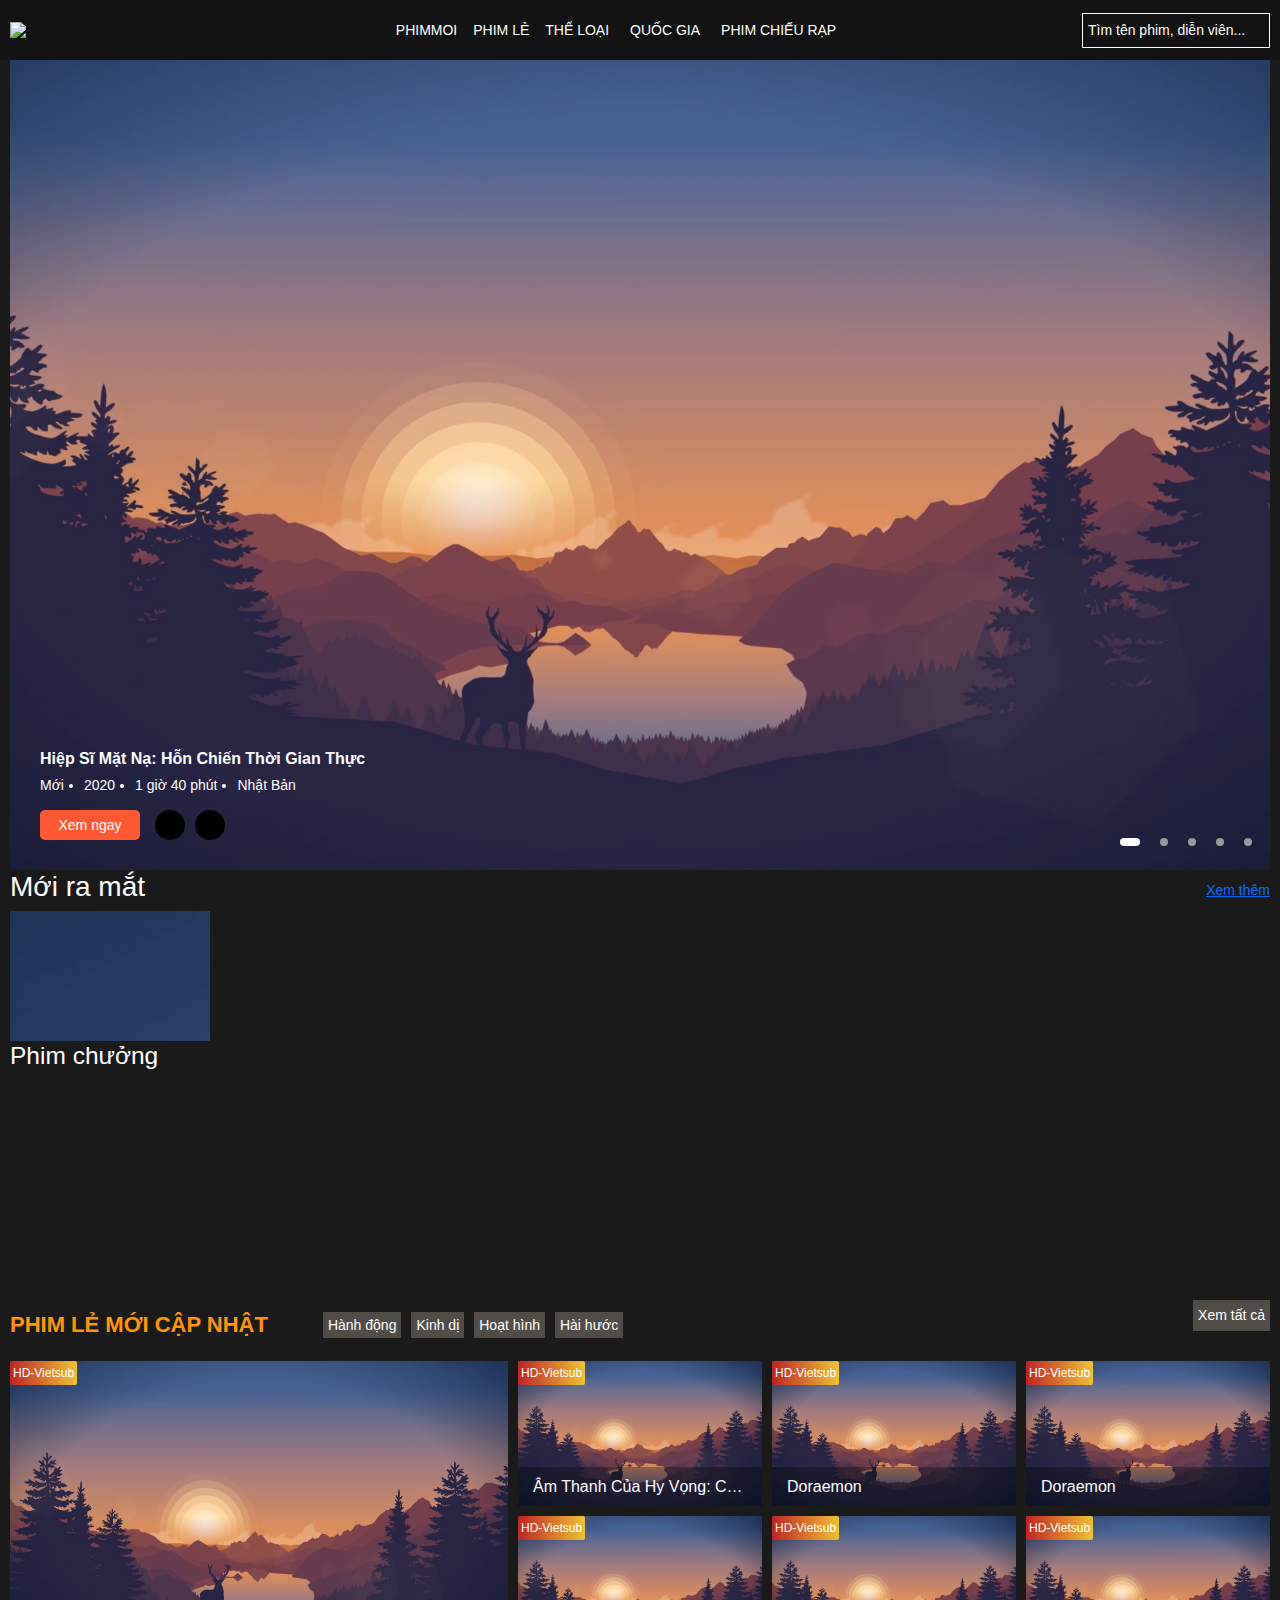
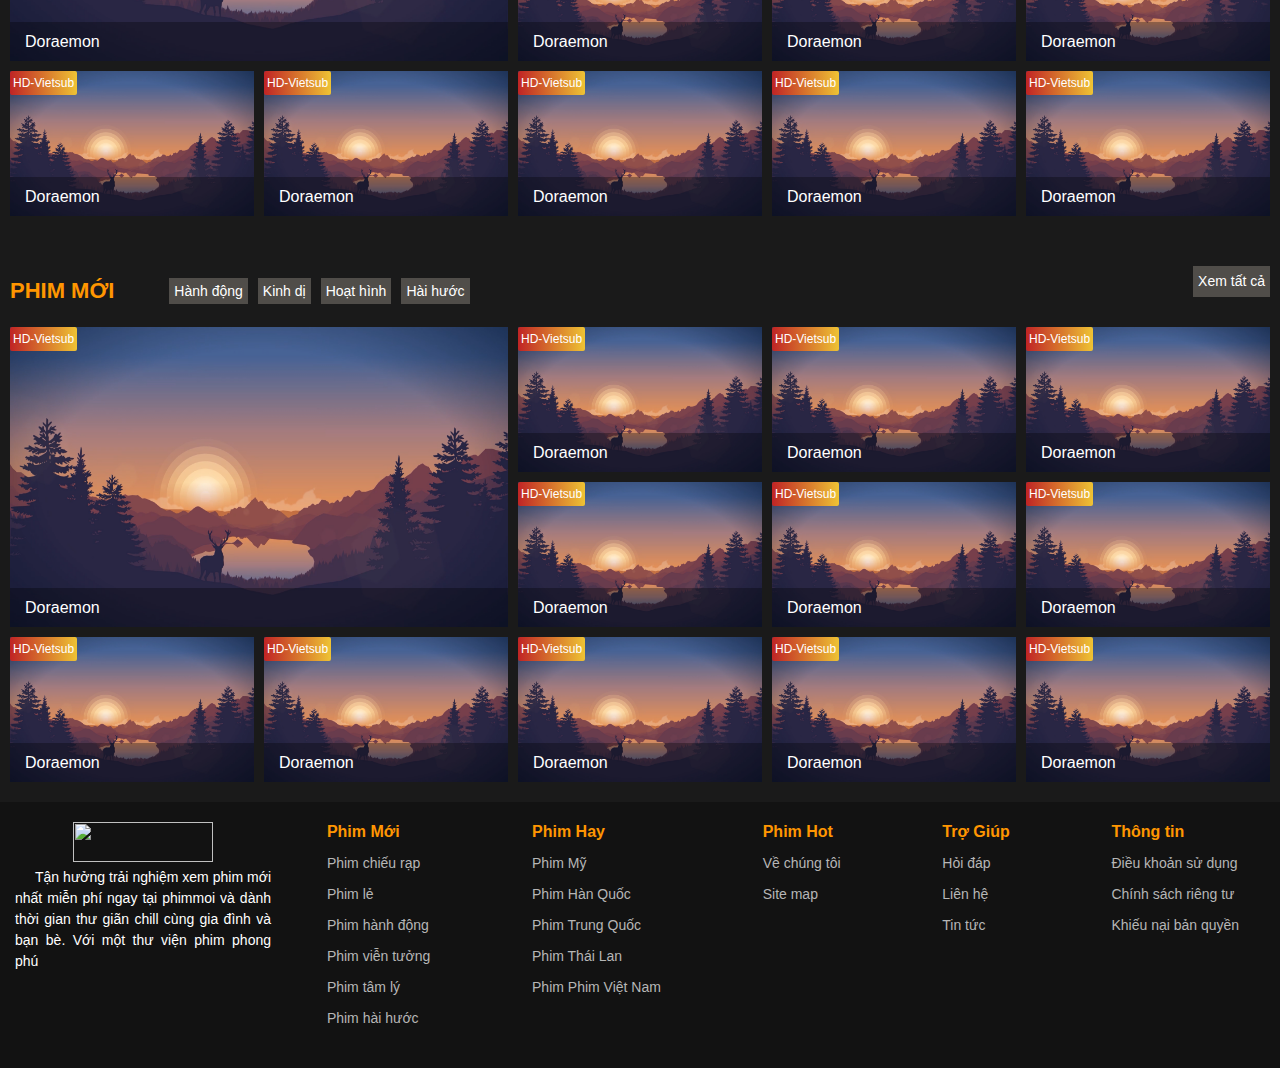
==== commit 19a0d1cc: "finish slider v1" ====
--- a/src/view/index.html
+++ b/src/view/index.html
@@ -63,7 +63,7 @@
             <div class="main-content">
                 <!--SLIDER-->
                 <div class="main-content-slider">
-                    <div class="main-content-slider-show">
+                    <div class="main-content-slider-list">
                         <div class="main-content-slider-item" style="background-image: url(../public/img/bg2_img.png)">
                             <div class="main-content-slider-item-infoFilm">           
                                 <h1 class="movie-detail-headingFilm text-2xl text-white fw-semibold">Hiệp Sĩ Mặt Nạ: Hỗn Chiến Thời Gian Thực</h1>
@@ -142,7 +142,27 @@
                                         <i class='icon-right movie_banner_action-icon bx bx-share bx-flip-horizontal' ></i>
                                     </div>
                                 </div>
-                            </div>
+                            </div>                           
+                        </div>
+                        <div class="main-content-slider-item" style="background-image: url(../public/img/bg2_img.png)">
+                            <div class="main-content-slider-item-infoFilm">           
+                                <h1 class="movie-detail-headingFilm text-2xl text-white fw-semibold">Hiệp Sĩ Mặt Nạ: Hỗn Chiến Thời Gian Thực</h1>
+                                <ul class="d-flex p-0">
+                                    <li class="movie-detail-item text-white list-unstyled">Mới</li>
+                                    <li class="movie-detail-item text-white">2020</li>
+                                    <li class="movie-detail-item text-white">1 giờ 40 phút</li>
+                                    <li class="movie-detail-item text-white">Nhật Bản</li>
+                                </ul>
+                                <div class="movie_banner_actions">
+                                    <a class="banner_action_watch" href=""><i class="fa-solid fa-play"></i> Xem ngay</a>
+                                    <div class="movie_banner_action">
+                                        <i class='icon-left movie_banner_action-icon bx bx-heart bx-flip-horizontal' ></i>
+                                    </div>
+                                    <div class="movie_banner_action">
+                                        <i class='icon-right movie_banner_action-icon bx bx-share bx-flip-horizontal' ></i>
+                                    </div>
+                                </div>
+                            </div>                           
                         </div>
                     </div>
 
@@ -151,11 +171,18 @@
                         <div class="slider-btn btn-next"><i class="fa-chevron fa-solid fa-chevron-right"></i></div>
                     </div>
                     <ul class="slider-dots">
-                        <li class="dot dot-active"></li>
-                        <li class="dot"></li>
-                        <li class="dot"></li>
-                        <li class="dot"></li>
-                        <li class="dot"></li>
+                        <div class="dots-wraper">
+                            <li class="dot dot-active"></li>
+                            <li class="dot"></li>
+                            <li class="dot"></li>
+                            <li class="dot"></li>
+                            <li class="dot"></li>
+                            <li class="dot"></li>
+                            <li class="dot"></li>  
+                            <li class="dot"></li>
+                            <li class="dot"></li>                          
+                            <li class="dot"></li>
+                        </div>
                     </ul>
                 </div>
 
--- a/src/public/css/index.css
+++ b/src/public/css/index.css
@@ -36,9 +36,11 @@
     height: 90vh;
     overflow: hidden;
 }
-.main-content-slider-show{
+.main-content-slider-list{
+    position: absolute;
+    left: 0;
+    display: flex;
     width: max-content;
-    display: flex;
     height: 100%;
     transition: 0.5s;
 }
@@ -47,8 +49,7 @@
     background-position: center center;
     background-repeat: no-repeat;
     position: relative;
-    width: 1380px;
-    max-width: 100%;
+    width: calc(100vw - 20px);
     height: 100%;
     transition: 0.5s;
 }
@@ -120,13 +121,20 @@
 .slider-dots{
     list-style: none;
     position: absolute;
-    display: flex;
+    width: 160px;
+    overflow: hidden;
+    padding: 0;
     bottom: 0;
     right: 0;
 }
+.dots-wraper{
+    display: flex;
+    width: max-content;
+    overflow: hidden;
+}
 .dot{
-    width: 10px;
-    height: 10px;
+    width: 8px;
+    height: 8px;
     background-color: #999;
     margin: 10px;
     border-radius: 20px;
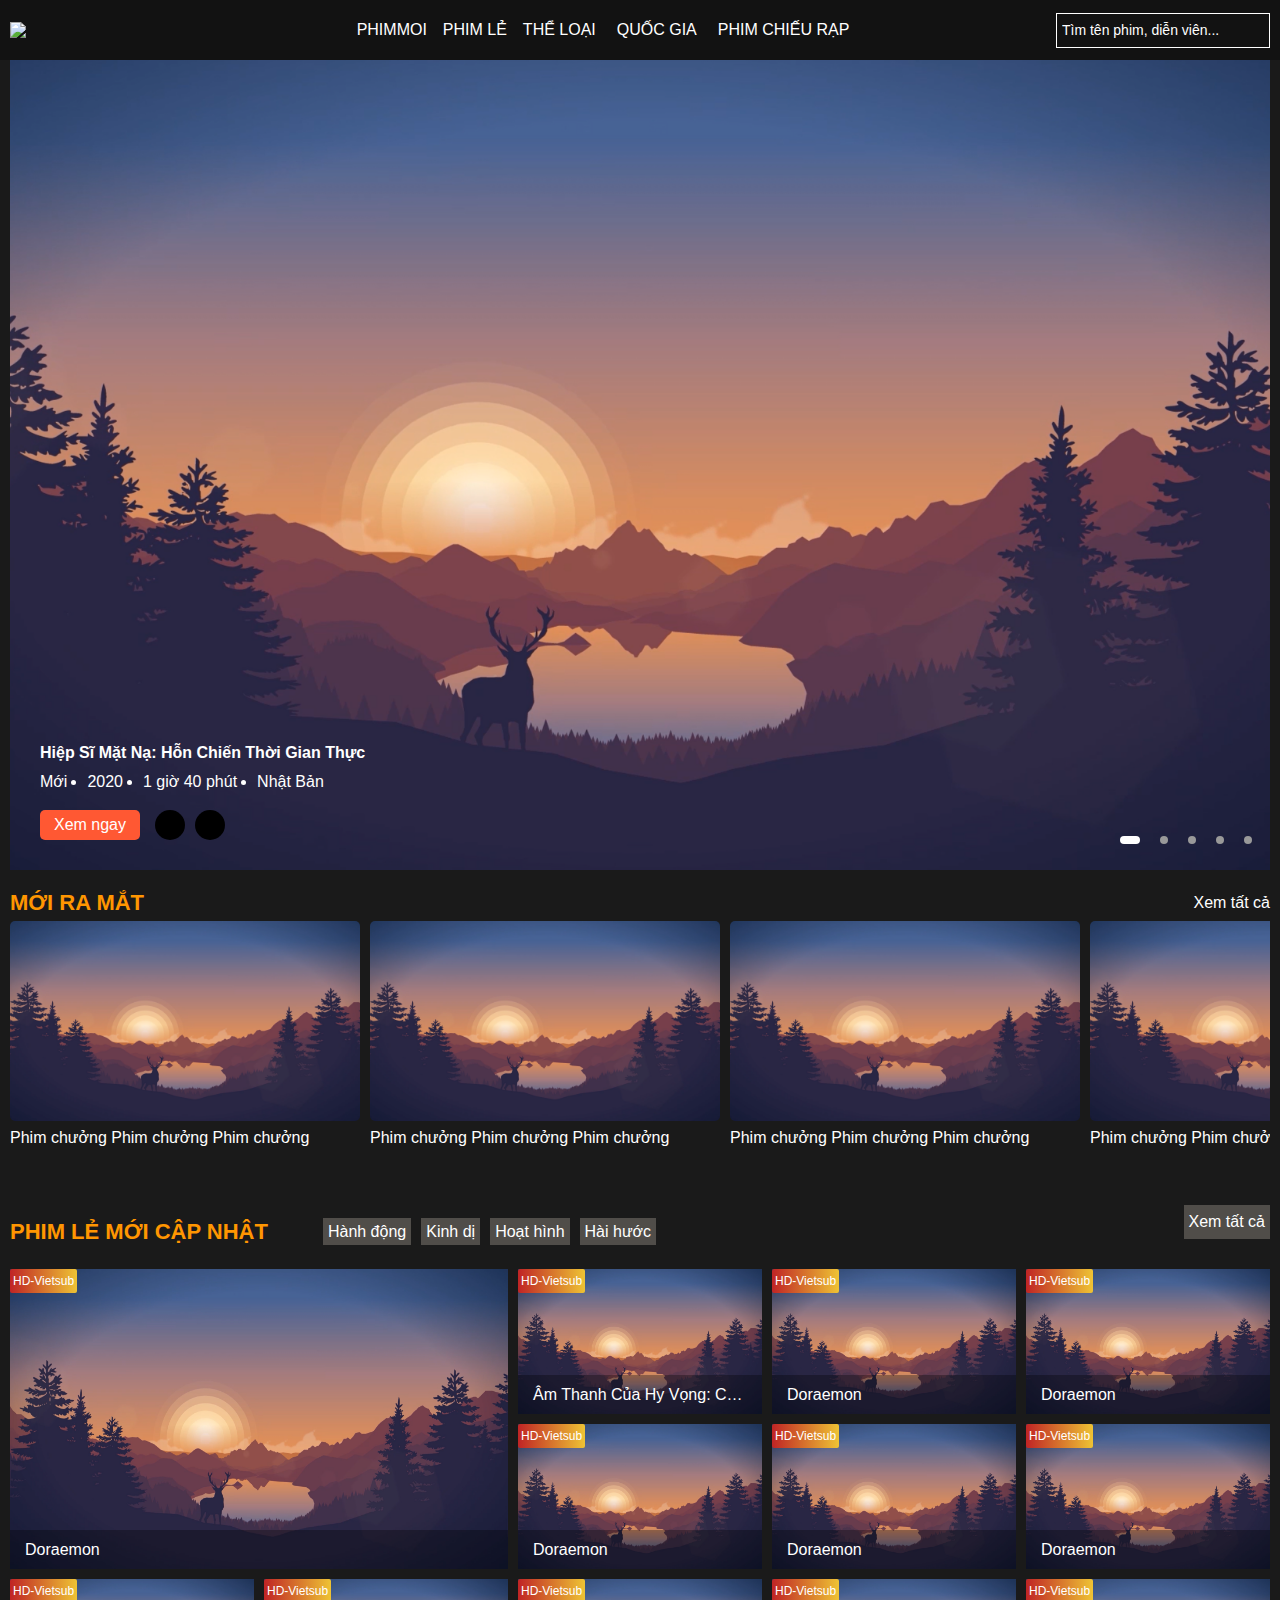
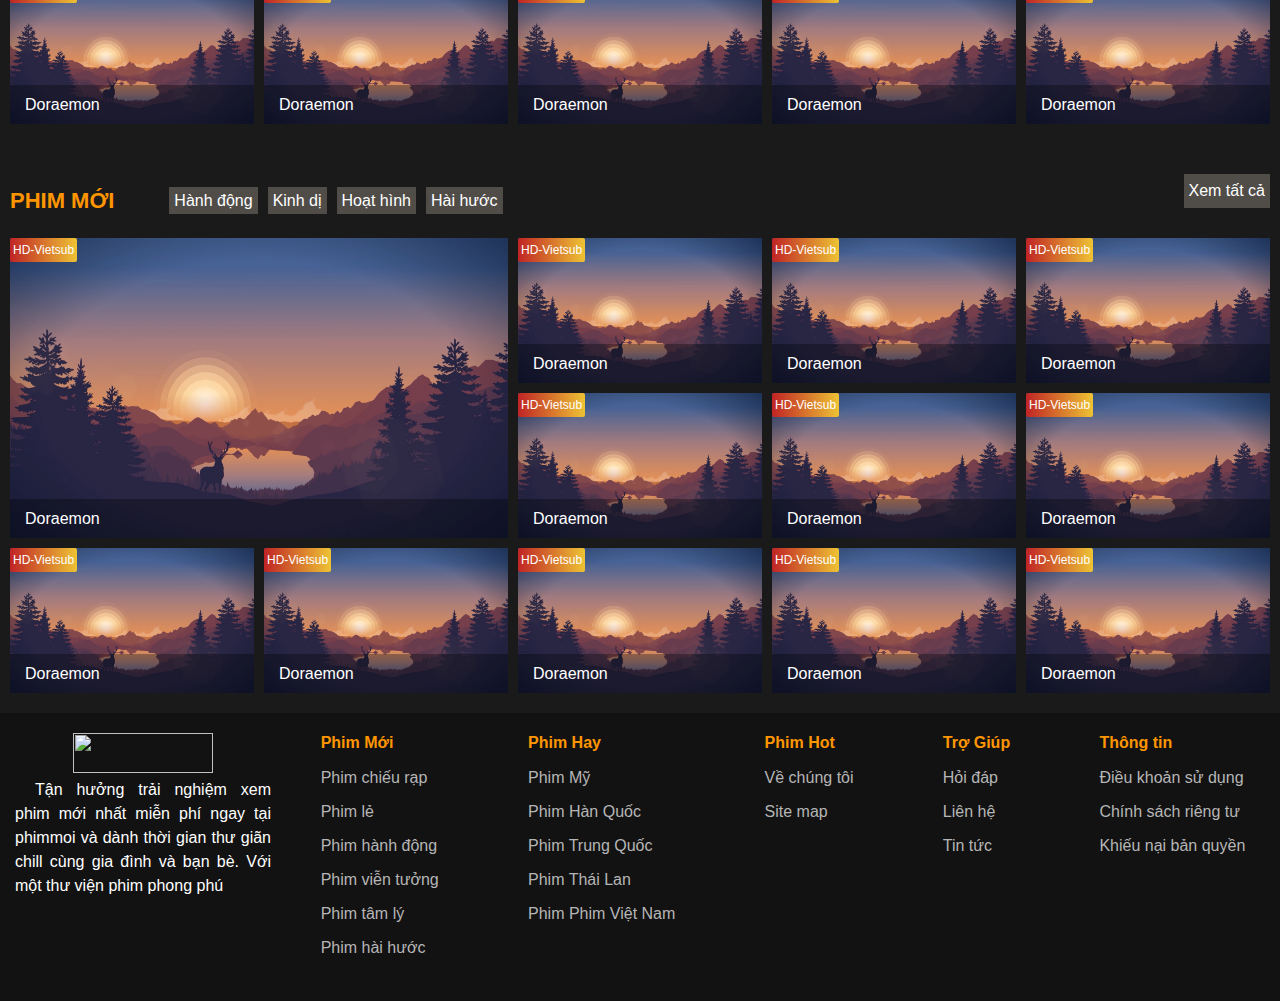
==== commit 0a63f00f: "create swiper-container index" ====
--- a/src/view/index.html
+++ b/src/view/index.html
@@ -7,6 +7,7 @@
     <title>Document</title>
     <link rel="stylesheet" href="../public/css/index.css">
     <link rel="stylesheet" href="../public/css/header.css">
+    <link rel="stylesheet" href="../public/css/common_style.css">
     <link rel="stylesheet" href="../public/css/footer.css"><link rel="stylesheet" href="../public/css/media.css">
     <link rel="stylesheet" href="../public/css/variable.css">
     <link rel="stylesheet" href="../public/fontawesome-free-6.6.0-web/css/all.min.css">
@@ -188,14 +189,36 @@
 
                 <div class="horizontal-slider">
                     <div class="heading-slider">
-                        <h2 class="">Mới ra mắt</h2>
-                        <a href="">Xem thêm</a>
+                        <h2 class="heading1 main-color m-0">Mới ra mắt</h2>
+                        <a class="heading-slider-viewAll" href="">Xem tất cả</a>
                     </div>
                     <div class="swiper-container">
                         <div class="swiper-wrapper">
                             <div class="swiper-slide">
-                                <div class="swiper-slide-movie" style="background-image: url(../public/img/bg2_img.png);"></div>
-                                <div class="swiper-slide-nameMovie"><h3 class="swiper-slide-nameMovie-h3">Phim chưởng</h3></div>
+                                <div class="swiper-slide-img" style="background-image: url(../public/img/bg2_img.png);">
+                                    <a class="swiper-slide-img-link" href=""></a><i class="icon-play fa-solid fa-play fa-2xl"></i>
+                                </div>
+                                <div class="swiper-slide-nameMovie"><span class="">Phim chưởng Phim chưởng Phim chưởng</span></div>
+                            </div>
+                            <div class="swiper-slide">
+                                <div class="swiper-slide-img" style="background-image: url(../public/img/bg2_img.png);"><a class="swiper-slide-img-link" href=""></a><i class="icon-play fa-solid fa-play fa-2xl"></i></div>
+                                <div class="swiper-slide-nameMovie"><span class="">Phim chưởng Phim chưởng Phim chưởng</span></div>
+                            </div>
+                            <div class="swiper-slide">
+                                <div class="swiper-slide-img" style="background-image: url(../public/img/bg2_img.png);"><a class="swiper-slide-img-link" href=""></a><i class="icon-play fa-solid fa-play fa-2xl"></i></div>
+                                <div class="swiper-slide-nameMovie"><span class="">Phim chưởng Phim chưởng Phim chưởng</span></div>
+                            </div>
+                            <div class="swiper-slide">
+                                <div class="swiper-slide-img" style="background-image: url(../public/img/bg2_img.png);"><a class="swiper-slide-img-link" href=""></a><i class="icon-play fa-solid fa-play fa-2xl"></i></div>
+                                <div class="swiper-slide-nameMovie"><span class="">Phim chưởng Phim chưởng Phim chưởng</span></div>
+                            </div>
+                            <div class="swiper-slide">
+                                <div class="swiper-slide-img" style="background-image: url(../public/img/bg2_img.png);"><a class="swiper-slide-img-link" href=""></a><i class="icon-play fa-solid fa-play fa-2xl"></i></div>
+                                <div class="swiper-slide-nameMovie"><span class="">Phim chưởng Phim chưởng Phim chưởng</span></div>
+                            </div>
+                            <div class="swiper-slide">
+                                <div class="swiper-slide-img" style="background-image: url(../public/img/bg2_img.png);"><a class="swiper-slide-img-link" href=""></a><i class="icon-play fa-solid fa-play fa-2xl"></i></div>
+                                <div class="swiper-slide-nameMovie"><span class="">Phim chưởng Phim chưởng Phim chưởng</span></div>
                             </div>
                         </div>
                     </div>
--- a/src/public/css/index.css
+++ b/src/public/css/index.css
@@ -1,10 +1,5 @@
-:root {
-    --fontWeigh_header: 450;
-    --fontSize_header: 1rem;
-    --text-color: rgb(255, 150, 1)
-}
 .text-color-orrange{
-    color: var(--text-color);
+    color: var(--main-color);
 }
 .block-item-link{
     width: 100%;
@@ -189,7 +184,7 @@
 .main-content-block-heading-title{
     margin:0 50px 0 0;
     text-decoration: none;
-    color: var(--text-color);
+    color: var(--main-color);
 
 }
 .main-content-block-heading-title-h3{
@@ -215,7 +210,7 @@
     background-color: rgb(80, 77, 73);
 }
 .main-content-block-heading-list-item-link:hover{
-    background-color: var(--text-color);
+    background-color: var(--main-color);
 }
 .main-content-block-heading-seeMore{
     text-decoration: none;
@@ -264,22 +259,74 @@
 }
 
 .horizontal-slider{
-    height: 400px;
-    color: #fff;
+    width: 100%;
+    height:auto;
+    color: #fff;
+    margin: 20px 0;
 }    
 .heading-slider{
     display: flex;
     justify-content: space-between;
     align-items: center; 
+    margin-bottom: 5px;
+}
+.heading-slider-viewAll{
+    color: #fff;
+    text-decoration: none;
+}
+.heading-slider-viewAll:hover{
+    color: var(--main-color);
 }
 .swiper-container{
-
+    width: 100%;
+    height: auto;
+    overflow: hidden;
+}
+.swiper-wrapper{
+    width: 100%;
+    height: auto;
+    display: flex;
+    scrollbar-width: none;
+    overflow-x: auto;
+    scroll-snap-type:x mandatory;
 }
 .swiper-slide{
-    width: 200px;
-    height: 130px;
-}
-.swiper-slide-movie{
-    width: 200px;
-    height: 130px;
-}+    width: 350px;
+    height: 100%;
+    margin-right: 10px;
+    scroll-snap-align: start;
+}
+.swiper-slide-img{
+    position: relative;
+    height: 200px;
+    width: 350px;
+    border-radius: 5px;
+    background-position: center center;
+    background-size: cover;
+}
+.swiper-slide-img:hover{
+    opacity: 0.7;
+}
+.swiper-slide-img:hover .icon-play{
+    display: block;
+}
+.swiper-slide-img .icon-play{
+    display: none;
+    position: absolute;
+    color: #fff;
+    top: 50%;
+    left: 50%;
+    transform: translate(-50%,-50%);
+}
+.swiper-slide-img-link{
+    width: 100%;
+    height: 100%;
+    display: block;
+}
+.swiper-slide-nameMovie{
+    width: 100%;
+    height: auto;
+    overflow: hidden;
+    text-overflow: ellipsis;
+    margin: 5px 0;
+}
--- a/src/public/css/header.css
+++ b/src/public/css/header.css
@@ -3,7 +3,7 @@
     padding: 0;
     box-sizing: inherit;
     font-family: Arial, sans-serif;
-    font-size: 14px;
+    font-size: 16px;
     font-style: normal;
     scrollbar-width:thin;
 }
--- a/src/public/css/common_style.css
+++ b/src/public/css/common_style.css
@@ -0,0 +1,23 @@
+:root{
+    --main-color: #FF9601
+}
+
+.font-weigh-semibold{
+    font-weight: 600;
+}
+
+.main-color{
+    color: var(--main-color);
+}
+
+.heading1{
+    font-size: 22px;
+    text-transform: uppercase;
+    font-weight: bold;
+}
+.heading2{
+    font-size: 18px;
+}
+.heading3{
+    font-size: 16px;
+}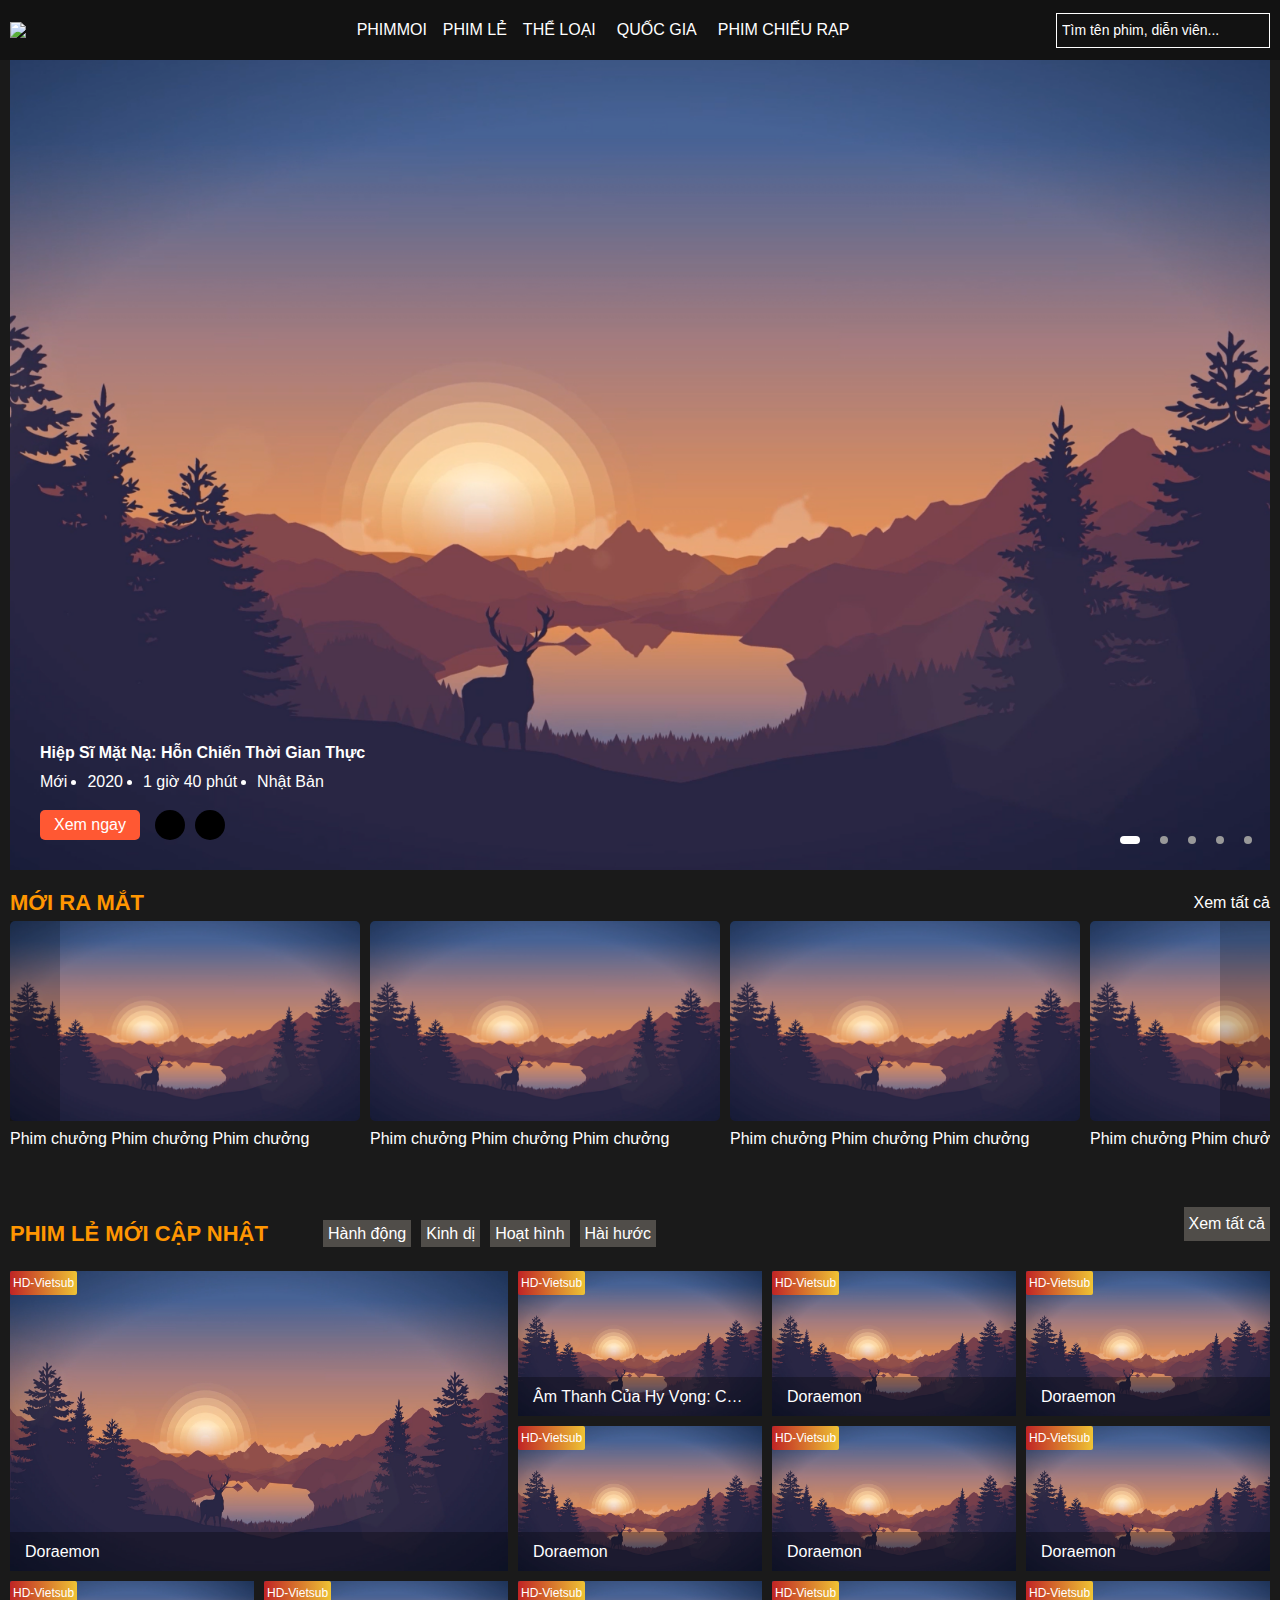
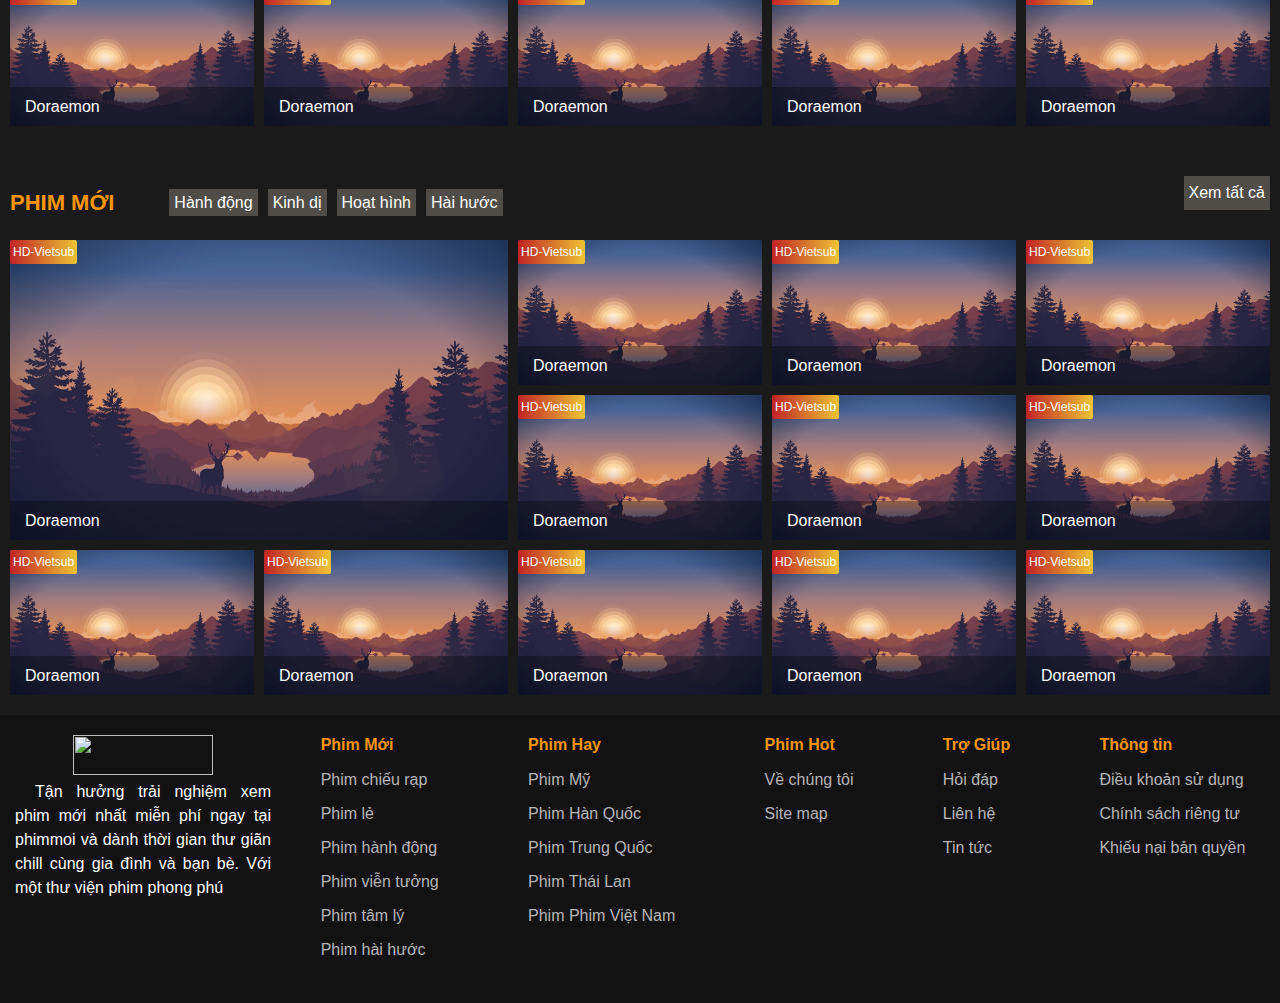
==== commit ac93fe6f: "finish swipper slide in index.html" ====
--- a/src/view/index.html
+++ b/src/view/index.html
@@ -8,7 +8,8 @@
     <link rel="stylesheet" href="../public/css/index.css">
     <link rel="stylesheet" href="../public/css/header.css">
     <link rel="stylesheet" href="../public/css/common_style.css">
-    <link rel="stylesheet" href="../public/css/footer.css"><link rel="stylesheet" href="../public/css/media.css">
+    <link rel="stylesheet" href="../public/css/footer.css">
+    <link rel="stylesheet" href="../public/css/media.css">
     <link rel="stylesheet" href="../public/css/variable.css">
     <link rel="stylesheet" href="../public/fontawesome-free-6.6.0-web/css/all.min.css">
     <link rel="stylesheet" href="https://cdn.jsdelivr.net/npm/bootstrap@5.3.3/dist/css/bootstrap.min.css">
@@ -195,32 +196,28 @@
                     <div class="swiper-container">
                         <div class="swiper-wrapper">
                             <div class="swiper-slide">
-                                <div class="swiper-slide-img" style="background-image: url(../public/img/bg2_img.png);">
-                                    <a class="swiper-slide-img-link" href=""></a><i class="icon-play fa-solid fa-play fa-2xl"></i>
-                                </div>
+                                <div class="swiper-slide-img" style="background-image: url(../public/img/bg2_img.png);"><a class="swiper-slide-img-link" href="" draggable="false"></a><i class="icon-play fa-solid fa-play fa-2xl"></i></div>
                                 <div class="swiper-slide-nameMovie"><span class="">Phim chưởng Phim chưởng Phim chưởng</span></div>
                             </div>
                             <div class="swiper-slide">
-                                <div class="swiper-slide-img" style="background-image: url(../public/img/bg2_img.png);"><a class="swiper-slide-img-link" href=""></a><i class="icon-play fa-solid fa-play fa-2xl"></i></div>
+                                <div class="swiper-slide-img" style="background-image: url(../public/img/bg2_img.png);"><a class="swiper-slide-img-link" href="" draggable="false" ></a><i class="icon-play fa-solid fa-play fa-2xl"></i></div>
                                 <div class="swiper-slide-nameMovie"><span class="">Phim chưởng Phim chưởng Phim chưởng</span></div>
                             </div>
                             <div class="swiper-slide">
-                                <div class="swiper-slide-img" style="background-image: url(../public/img/bg2_img.png);"><a class="swiper-slide-img-link" href=""></a><i class="icon-play fa-solid fa-play fa-2xl"></i></div>
+                                <div class="swiper-slide-img" style="background-image: url(../public/img/bg2_img.png);"><a class="swiper-slide-img-link" href="" draggable="false" ></a><i class="icon-play fa-solid fa-play fa-2xl"></i></div>
                                 <div class="swiper-slide-nameMovie"><span class="">Phim chưởng Phim chưởng Phim chưởng</span></div>
                             </div>
                             <div class="swiper-slide">
-                                <div class="swiper-slide-img" style="background-image: url(../public/img/bg2_img.png);"><a class="swiper-slide-img-link" href=""></a><i class="icon-play fa-solid fa-play fa-2xl"></i></div>
+                                <div class="swiper-slide-img" style="background-image: url(../public/img/bg2_img.png);"><a class="swiper-slide-img-link" href="" draggable="false" ></a><i class="icon-play fa-solid fa-play fa-2xl"></i></div>
                                 <div class="swiper-slide-nameMovie"><span class="">Phim chưởng Phim chưởng Phim chưởng</span></div>
                             </div>
                             <div class="swiper-slide">
-                                <div class="swiper-slide-img" style="background-image: url(../public/img/bg2_img.png);"><a class="swiper-slide-img-link" href=""></a><i class="icon-play fa-solid fa-play fa-2xl"></i></div>
+                                <div class="swiper-slide-img" style="background-image: url(../public/img/bg2_img.png);"><a class="swiper-slide-img-link" href="" draggable="false" ></a><i class="icon-play fa-solid fa-play fa-2xl"></i></div>
                                 <div class="swiper-slide-nameMovie"><span class="">Phim chưởng Phim chưởng Phim chưởng</span></div>
                             </div>
-                            <div class="swiper-slide">
-                                <div class="swiper-slide-img" style="background-image: url(../public/img/bg2_img.png);"><a class="swiper-slide-img-link" href=""></a><i class="icon-play fa-solid fa-play fa-2xl"></i></div>
-                                <div class="swiper-slide-nameMovie"><span class="">Phim chưởng Phim chưởng Phim chưởng</span></div>
-                            </div>
-                        </div>
+                        </div>
+                        <div class="swiper-btn swiper-btn-prev"><i class="fa-chevron fa-solid fa-chevron-left"></i></div>
+                        <div class="swiper-btn swiper-btn-next"><i class="fa-chevron fa-solid fa-chevron-right"></i></div>
                     </div>
                 </div>
 
--- a/src/public/css/index.css
+++ b/src/public/css/index.css
@@ -281,20 +281,28 @@
     width: 100%;
     height: auto;
     overflow: hidden;
+    position: relative;
 }
 .swiper-wrapper{
     width: 100%;
     height: auto;
     display: flex;
     scrollbar-width: none;
-    overflow-x: auto;
-    scroll-snap-type:x mandatory;
-}
+    overflow-x: scroll;
+    scroll-snap-type:x mandatory; 
+    scroll-behavior: smooth;
+    scroll-snap-stop: always;
+    transition: 0.5s;
+}
+/* .swiper-wrapper:hover .swiper-btn-next, .swiper-wrapper:hover .swiper-btn-prev{
+    display: flex;
+} */
 .swiper-slide{
     width: 350px;
     height: 100%;
     margin-right: 10px;
     scroll-snap-align: start;
+    
 }
 .swiper-slide-img{
     position: relative;
@@ -328,5 +336,24 @@
     height: auto;
     overflow: hidden;
     text-overflow: ellipsis;
-    margin: 5px 0;
-}
+    margin: 6px 0;
+}
+.swiper-btn{
+    position: absolute;
+    top: 0;
+    width: 50px;
+    height: calc(100% - 36px);
+    display: flex;
+    align-items: center;
+    justify-content: center;
+    background-color:rgb(0, 0, 0, 0.2);
+    cursor: pointer;
+}
+.swiper-btn-prev{
+    /* display: none; */
+    left: 0;
+}
+.swiper-btn-next{
+    /* display: none; */
+    right: 0;
+}
--- a/src/public/css/header.css
+++ b/src/public/css/header.css
@@ -26,6 +26,7 @@
     background-color: rgb(26, 26, 26);
     width: 100%;
     min-height: 100vh;
+    margin-top: 60px;
 }
 .main-content {
     max-width: 1380px;
@@ -49,6 +50,9 @@
     width: 100%;
     height: 60px;
     background-color: rgb(18, 18, 18);
+    position: fixed;
+    top:0;
+    z-index: 2;
 }
 .header-logo{
     display: flex;
--- a/src/public/css/media.css
+++ b/src/public/css/media.css
@@ -1,4 +1,8 @@
 @media (max-width:820px) {
+    .swiper-slide-img{
+        width: 225px;
+        height: 126px;
+    }
     .main-content-slider{
         height: 30vh;
     }
@@ -20,9 +24,7 @@
         width: 72px;
         height: 72px;
     }
-    .swiper-slide{
-        margin-right: 20px;
-    }
+
     .main-content-block-text{
         display: none;
     }
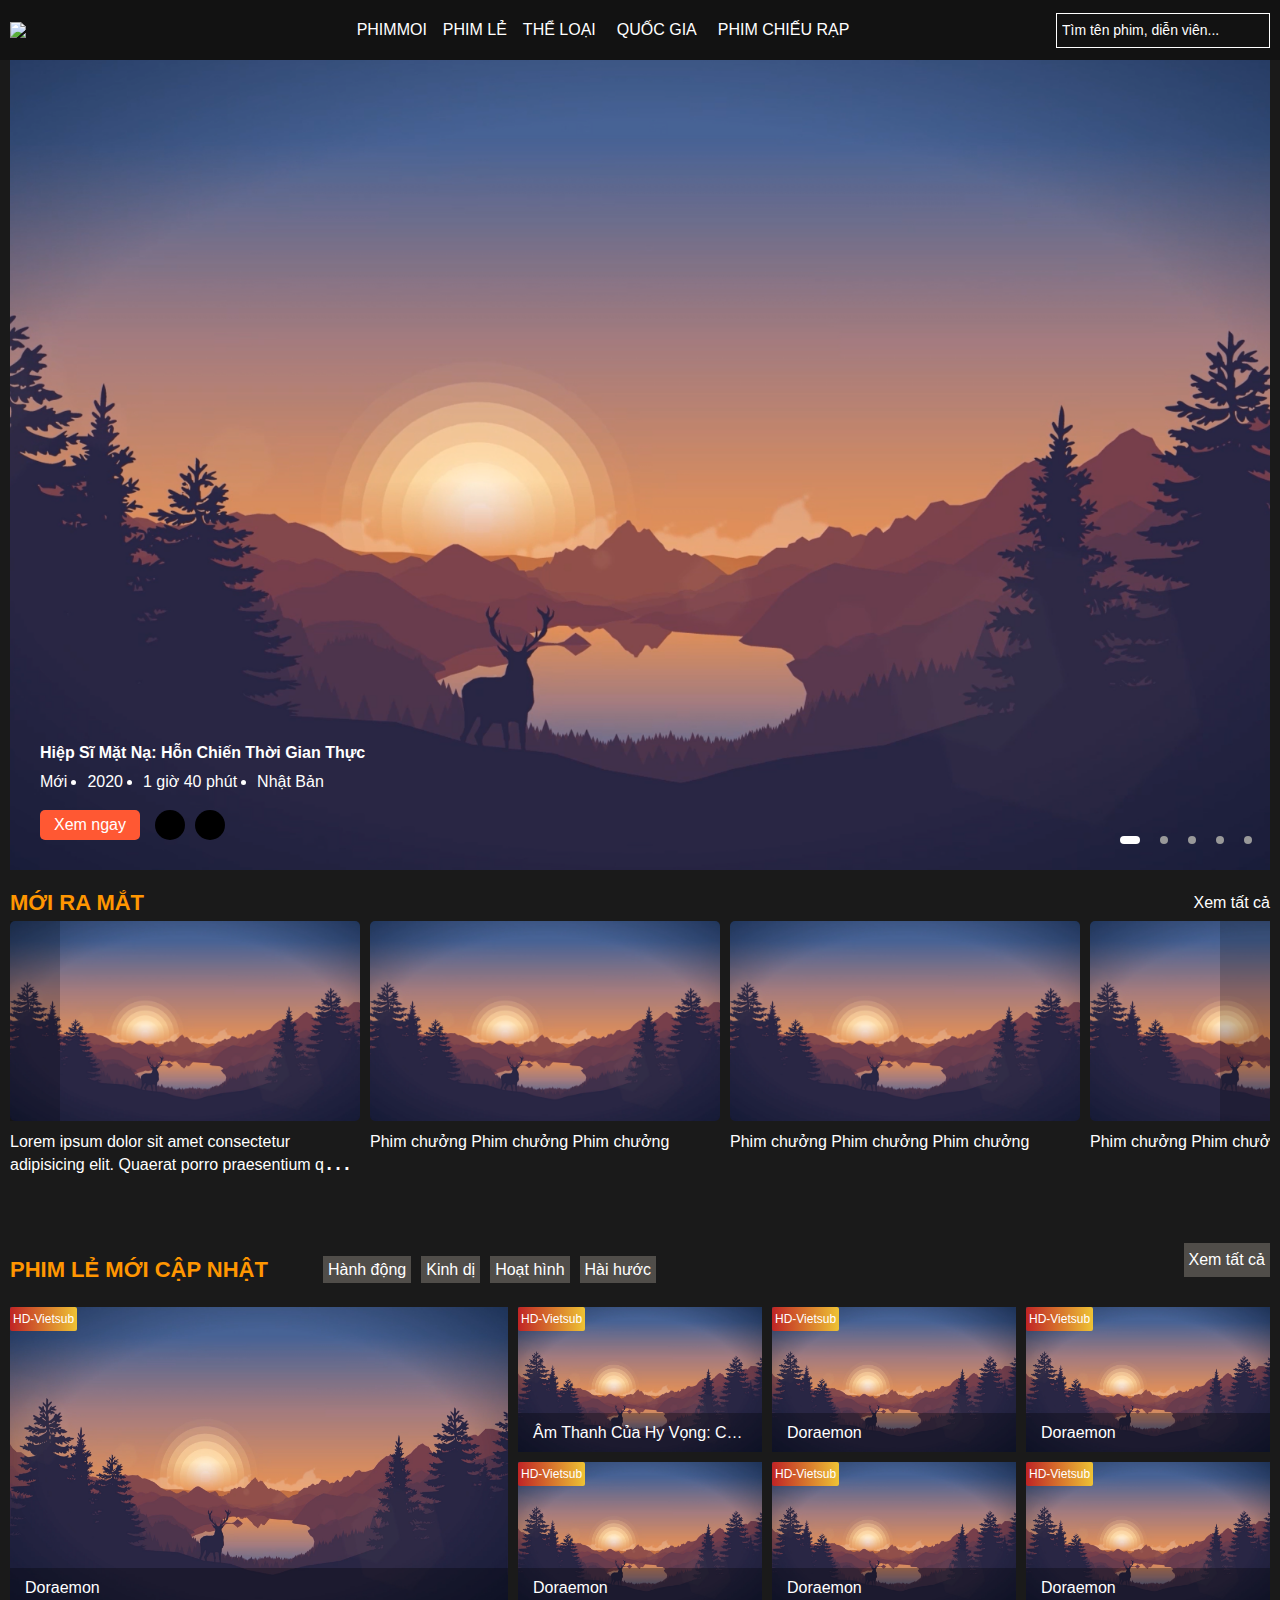
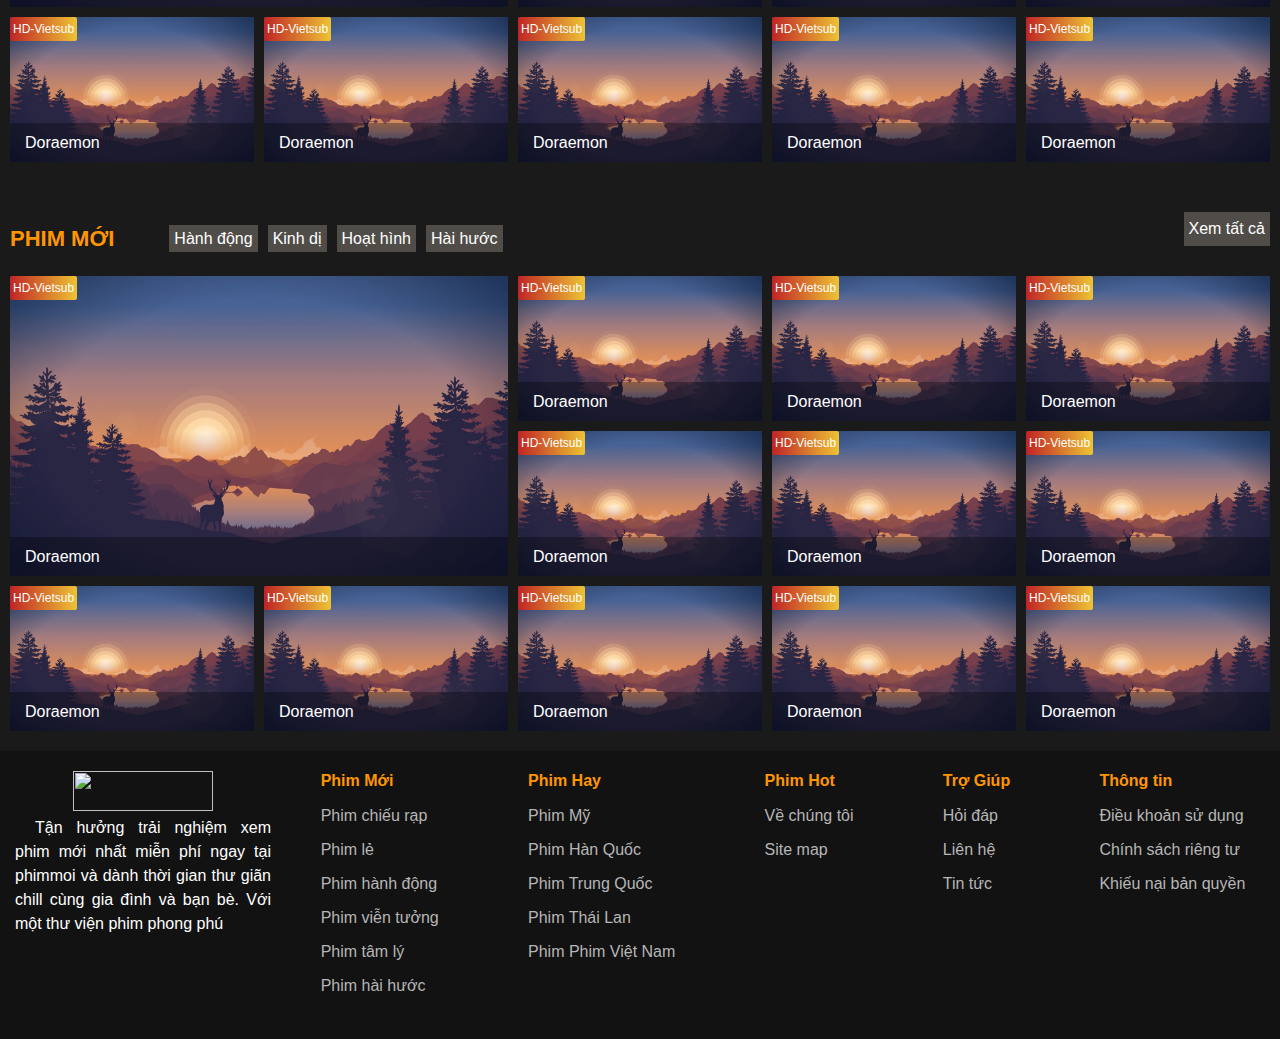
==== commit 59a312b7: "fix swiper-slide" ====
--- a/src/view/index.html
+++ b/src/view/index.html
@@ -197,23 +197,23 @@
                         <div class="swiper-wrapper">
                             <div class="swiper-slide">
                                 <div class="swiper-slide-img" style="background-image: url(../public/img/bg2_img.png);"><a class="swiper-slide-img-link" href="" draggable="false"></a><i class="icon-play fa-solid fa-play fa-2xl"></i></div>
-                                <div class="swiper-slide-nameMovie"><span class="">Phim chưởng Phim chưởng Phim chưởng</span></div>
+                                <div class="swiper-slide-title"><h3 class="swiper-slide-title-name"><span class="">Lorem ipsum dolor sit amet consectetur adipisicing elit. Quaerat porro praesentium quos officiis expedita amet corporis voluptatum nostrum similique ex.</span></h3></div>
                             </div>
                             <div class="swiper-slide">
                                 <div class="swiper-slide-img" style="background-image: url(../public/img/bg2_img.png);"><a class="swiper-slide-img-link" href="" draggable="false" ></a><i class="icon-play fa-solid fa-play fa-2xl"></i></div>
-                                <div class="swiper-slide-nameMovie"><span class="">Phim chưởng Phim chưởng Phim chưởng</span></div>
+                                <div class="swiper-slide-title"><h3 class="swiper-slide-title-name"><span class="">Phim chưởng Phim chưởng Phim chưởng</span></h3></div>
                             </div>
                             <div class="swiper-slide">
                                 <div class="swiper-slide-img" style="background-image: url(../public/img/bg2_img.png);"><a class="swiper-slide-img-link" href="" draggable="false" ></a><i class="icon-play fa-solid fa-play fa-2xl"></i></div>
-                                <div class="swiper-slide-nameMovie"><span class="">Phim chưởng Phim chưởng Phim chưởng</span></div>
+                                <div class="swiper-slide-title"><h3 class="swiper-slide-title-name"><span class="">Phim chưởng Phim chưởng Phim chưởng</span></h3></div>
                             </div>
                             <div class="swiper-slide">
                                 <div class="swiper-slide-img" style="background-image: url(../public/img/bg2_img.png);"><a class="swiper-slide-img-link" href="" draggable="false" ></a><i class="icon-play fa-solid fa-play fa-2xl"></i></div>
-                                <div class="swiper-slide-nameMovie"><span class="">Phim chưởng Phim chưởng Phim chưởng</span></div>
+                                <div class="swiper-slide-title"><h3 class="swiper-slide-title-name"><span class="">Phim chưởng Phim chưởng Phim chưởng</span></h3></div>
                             </div>
                             <div class="swiper-slide">
                                 <div class="swiper-slide-img" style="background-image: url(../public/img/bg2_img.png);"><a class="swiper-slide-img-link" href="" draggable="false" ></a><i class="icon-play fa-solid fa-play fa-2xl"></i></div>
-                                <div class="swiper-slide-nameMovie"><span class="">Phim chưởng Phim chưởng Phim chưởng</span></div>
+                                <div class="swiper-slide-title"><h3 class="swiper-slide-title-name"><span class="">Phim chưởng Phim chưởng Phim chưởng</span></h3></div>
                             </div>
                         </div>
                         <div class="swiper-btn swiper-btn-prev"><i class="fa-chevron fa-solid fa-chevron-left"></i></div>
--- a/src/public/css/index.css
+++ b/src/public/css/index.css
@@ -1,3 +1,7 @@
+:root{
+    --heiht-item-img:200px
+}
+
 .text-color-orrange{
     color: var(--main-color);
 }
@@ -331,18 +335,33 @@
     height: 100%;
     display: block;
 }
-.swiper-slide-nameMovie{
-    width: 100%;
-    height: auto;
+.swiper-slide-title{
+    width: 100%;
+    height: 60px;
+    margin: 6px 0;
+    line-height: 0;
+}
+.swiper-slide-title-name{
+    margin: 0;
+    width: 100%;
+    /* height: 100%; */
+    display: -webkit-box;
+    -webkit-box-orient: vertical;    
+    -webkit-line-clamp: 2; 
     overflow: hidden;
     text-overflow: ellipsis;
-    margin: 6px 0;
+    line-height: 0.8;
+    padding-bottom: 2px;
+}
+.swiper-slide-title-name span{
+    width: 100%;
+    height: auto;
 }
 .swiper-btn{
     position: absolute;
     top: 0;
     width: 50px;
-    height: calc(100% - 36px);
+    height: var(--heiht-item-img);
     display: flex;
     align-items: center;
     justify-content: center;
--- a/src/public/css/common_style.css
+++ b/src/public/css/common_style.css
@@ -1,5 +1,5 @@
 :root{
-    --main-color: #FF9601
+    --main-color: #FF9601; 
 }
 
 .font-weigh-semibold{
--- a/src/public/css/media.css
+++ b/src/public/css/media.css
@@ -1,4 +1,8 @@
 @media (max-width:820px) {
+    .swiper-btn{
+        height: 126px;
+        width: 30px;
+    }
     .swiper-slide-img{
         width: 225px;
         height: 126px;
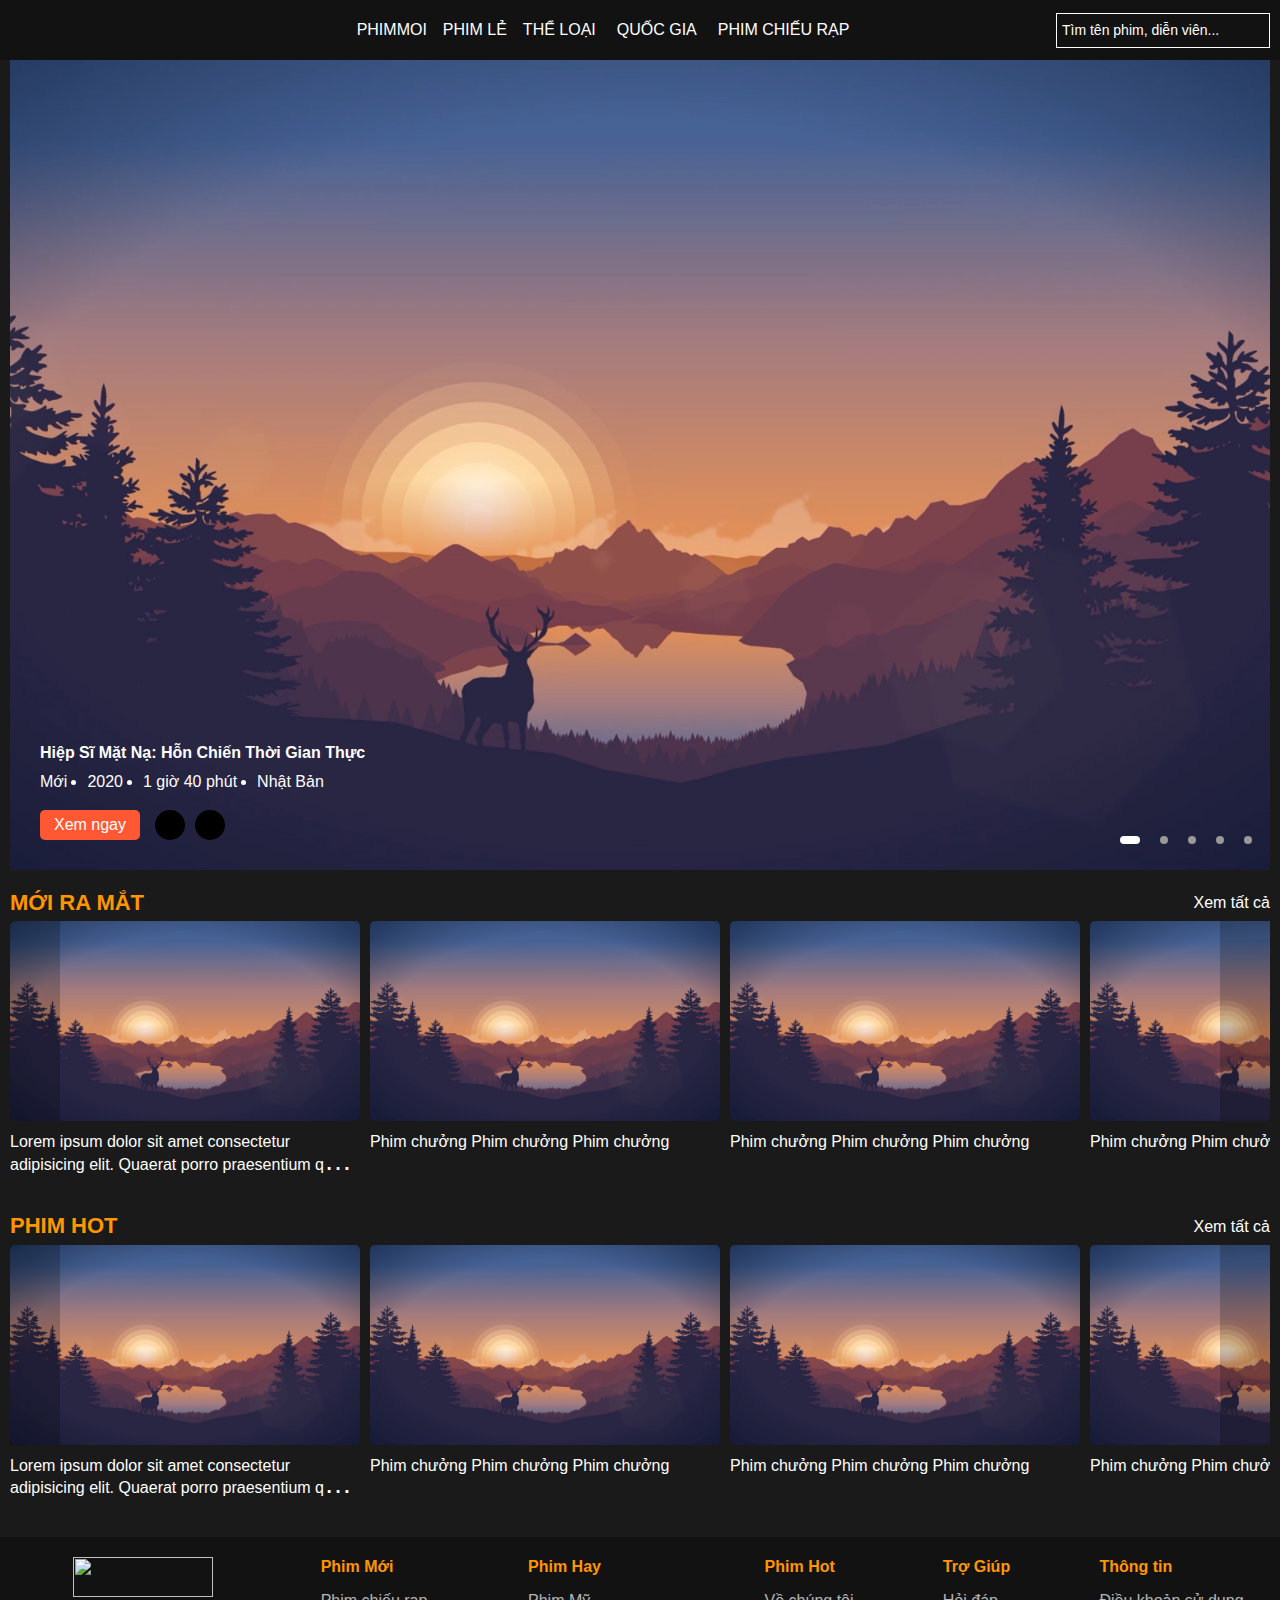
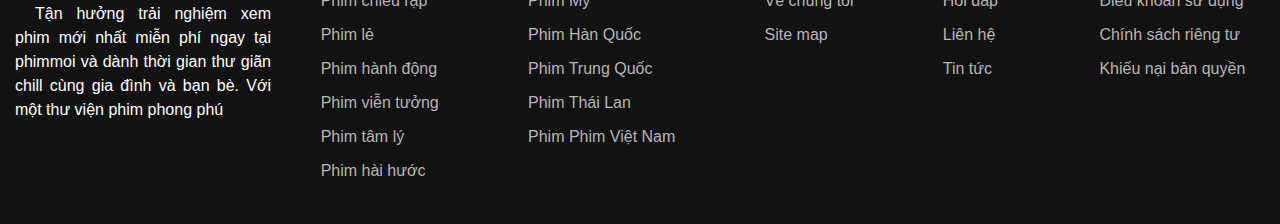
==== commit cca6a155: "finish fix multi swiper-slide" ====
--- a/src/view/index.html
+++ b/src/view/index.html
@@ -25,7 +25,7 @@
                     <i id="header-navbar-bars-icon" class="fa-solid fa-bars fa-xl" style="color: #ffffff;"></i>
                 </div>
                 <div class="header-logo">
-                    <img class="header-logo-img" src="https://phimmoichill2.net/dev/images/logo.png"></img>
+                    <img class="header-logo-img" src=""></img>
                 </div>
                 <div class="header-menu">
                     <ul class="header-menu-list">
@@ -188,12 +188,13 @@
                     </ul>
                 </div>
 
+                <!--Phim moi ra mat-->
                 <div class="horizontal-slider">
                     <div class="heading-slider">
                         <h2 class="heading1 main-color m-0">Mới ra mắt</h2>
                         <a class="heading-slider-viewAll" href="">Xem tất cả</a>
                     </div>
-                    <div class="swiper-container">
+                    <div class="swiper-container" id="newFilm">
                         <div class="swiper-wrapper">
                             <div class="swiper-slide">
                                 <div class="swiper-slide-img" style="background-image: url(../public/img/bg2_img.png);"><a class="swiper-slide-img-link" href="" draggable="false"></a><i class="icon-play fa-solid fa-play fa-2xl"></i></div>
@@ -219,206 +220,48 @@
                         <div class="swiper-btn swiper-btn-prev"><i class="fa-chevron fa-solid fa-chevron-left"></i></div>
                         <div class="swiper-btn swiper-btn-next"><i class="fa-chevron fa-solid fa-chevron-right"></i></div>
                     </div>
-                </div>
-
-                <!--BLOCK CONTENT-->
-                <div class="main-content-block">
-                    <div class="main-content-block-heading">
-                        <a class="main-content-block-heading-title" href=""><h2 class="main-content-block-heading-title-h3">PHIM LẺ MỚI CẬP NHẬT</h2></a>
-                        <ul class="main-content-block-heading-list">
-                            <li class="main-content-block-heading-list-item"><a class="main-content-block-heading-list-item-link" href="">Hành động</a></li>
-                            <li class="main-content-block-heading-list-item"><a class="main-content-block-heading-list-item-link" href="">Kinh dị</a></li>
-                            <li class="main-content-block-heading-list-item"><a class="main-content-block-heading-list-item-link" href="">Hoạt hình</a></li>
-                            <li class="main-content-block-heading-list-item"><a class="main-content-block-heading-list-item-link" href="">Hài hước</a></li>
-                        </ul>
-                        <a class="main-content-block-heading-seeMore" href="">Xem tất cả <i class="fa-solid fa-caret-right"></i></a>
-                    </div>
-                    <div class="main-content-block-listFilm">
-                        <div class="main-content-block-listFilm-item item-large">
-                            <span class="main-content-block-listFilm-item-label">HD-Vietsub</span>
-                            <a class="main-content-block-listFilm-item-link" href="">
-                                <img class="main-content-block-listFilm-item-link-img" src="../public/img/bg2_img.png" alt="">
-                                <h3 class="main-content-block-listFilm-item-link-h3">Doraemon</h3>
-                            </a>
-                        </div>
-                        <div class="main-content-block-listFilm-item item-small">
-                            <span class="main-content-block-listFilm-item-label">HD-Vietsub</span>
-                            <a class="main-content-block-listFilm-item-link" href="">
-                                <img class="main-content-block-listFilm-item-link-img" src="../public/img/bg2_img.png" alt="">
-                                <h3 class="main-content-block-listFilm-item-link-h3">Âm Thanh Của Hy Vọng: Câu Chuyện Về Possum Trot</h3>
-                            </a>
-                        </div> 
-                        <div class="main-content-block-listFilm-item item-small">
-                            <span class="main-content-block-listFilm-item-label">HD-Vietsub</span>
-                            <a class="main-content-block-listFilm-item-link" href="">
-                                <img class="main-content-block-listFilm-item-link-img" src="../public/img/bg2_img.png" alt="">
-                                <h3 class="main-content-block-listFilm-item-link-h3">Doraemon</h3>
-                            </a>
-                        </div> 
-                        <div class="main-content-block-listFilm-item item-small">
-                            <span class="main-content-block-listFilm-item-label">HD-Vietsub</span>
-                            <a class="main-content-block-listFilm-item-link" href="">
-                                <img class="main-content-block-listFilm-item-link-img" src="../public/img/bg2_img.png" alt="">
-                                <h3 class="main-content-block-listFilm-item-link-h3">Doraemon</h3>
-                            </a>
-                        </div>
-                        <div class="main-content-block-listFilm-item item-small">
-                            <span class="main-content-block-listFilm-item-label">HD-Vietsub</span>
-                            <a class="main-content-block-listFilm-item-link" href="">
-                                <img class="main-content-block-listFilm-item-link-img" src="../public/img/bg2_img.png" alt="">
-                                <h3 class="main-content-block-listFilm-item-link-h3">Doraemon</h3>
-                            </a>
-                        </div> 
-                        <div class="main-content-block-listFilm-item item-small">
-                            <span class="main-content-block-listFilm-item-label">HD-Vietsub</span>
-                            <a class="main-content-block-listFilm-item-link" href="">
-                                <img class="main-content-block-listFilm-item-link-img" src="../public/img/bg2_img.png" alt="">
-                                <h3 class="main-content-block-listFilm-item-link-h3">Doraemon</h3>
-                            </a>
-                        </div>
-                        <div class="main-content-block-listFilm-item item-small">
-                            <span class="main-content-block-listFilm-item-label">HD-Vietsub</span>
-                            <a class="main-content-block-listFilm-item-link" href="">
-                                <img class="main-content-block-listFilm-item-link-img" src="../public/img/bg2_img.png" alt="">
-                                <h3 class="main-content-block-listFilm-item-link-h3">Doraemon</h3>
-                            </a>
-                        </div>
-                        <div class="main-content-block-listFilm-item item-small">
-                            <span class="main-content-block-listFilm-item-label">HD-Vietsub</span>
-                            <a class="main-content-block-listFilm-item-link" href="">
-                                <img class="main-content-block-listFilm-item-link-img" src="../public/img/bg2_img.png" alt="">
-                                <h3 class="main-content-block-listFilm-item-link-h3">Doraemon</h3>
-                            </a>
-                        </div>  
-                        <div class="main-content-block-listFilm-item item-small">
-                            <span class="main-content-block-listFilm-item-label">HD-Vietsub</span>
-                            <a class="main-content-block-listFilm-item-link" href="">
-                                <img class="main-content-block-listFilm-item-link-img" src="../public/img/bg2_img.png" alt="">
-                                <h3 class="main-content-block-listFilm-item-link-h3">Doraemon</h3>
-                            </a>
-                        </div>                       
-                        <div class="main-content-block-listFilm-item item-small">
-                            <span class="main-content-block-listFilm-item-label">HD-Vietsub</span>
-                            <a class="main-content-block-listFilm-item-link" href="">
-                                <img class="main-content-block-listFilm-item-link-img" src="../public/img/bg2_img.png" alt="">
-                                <h3 class="main-content-block-listFilm-item-link-h3">Doraemon</h3>
-                            </a>
-                        </div>     
-                        <div class="main-content-block-listFilm-item item-small">
-                            <span class="main-content-block-listFilm-item-label">HD-Vietsub</span>
-                            <a class="main-content-block-listFilm-item-link" href="">
-                                <img class="main-content-block-listFilm-item-link-img" src="../public/img/bg2_img.png" alt="">
-                                <h3 class="main-content-block-listFilm-item-link-h3">Doraemon</h3>
-                            </a>
-                        </div>                     
-                        <div class="main-content-block-listFilm-item item-small">
-                            <span class="main-content-block-listFilm-item-label">HD-Vietsub</span>
-                            <a class="main-content-block-listFilm-item-link" href="">
-                                <img class="main-content-block-listFilm-item-link-img" src="../public/img/bg2_img.png" alt="">
-                                <h3 class="main-content-block-listFilm-item-link-h3">Doraemon</h3>
-                            </a>
-                        </div>                                            
-                    </div> 
-                <!--BLOCK CONTENT-->                  
-                </div>
-                <div class="main-content-block">
-                    <div class="main-content-block-heading">
-                        <a class="main-content-block-heading-title" href=""><h2 class="main-content-block-heading-title-h3">PHIM MỚI</h2></a>
-                        <ul class="main-content-block-heading-list">
-                            <li class="main-content-block-heading-list-item"><a class="main-content-block-heading-list-item-link" href="">Hành động</a></li>
-                            <li class="main-content-block-heading-list-item"><a class="main-content-block-heading-list-item-link" href="">Kinh dị</a></li>
-                            <li class="main-content-block-heading-list-item"><a class="main-content-block-heading-list-item-link" href="">Hoạt hình</a></li>
-                            <li class="main-content-block-heading-list-item"><a class="main-content-block-heading-list-item-link" href="">Hài hước</a></li>
-                        </ul>
-                        <a class="main-content-block-heading-seeMore" href="">Xem tất cả <i class="fa-solid fa-caret-right"></i></a>
-                    </div>
-                    <div class="main-content-block-listFilm">
-                        <div class="main-content-block-listFilm-item item-large">
-                            <span class="main-content-block-listFilm-item-label">HD-Vietsub</span>
-                            <a class="main-content-block-listFilm-item-link" href="">
-                                <img class="main-content-block-listFilm-item-link-img" src="../public/img/bg2_img.png" alt="">
-                                <h3 class="main-content-block-listFilm-item-link-h3">Doraemon</h3>
-                            </a>
-                        </div>
-                        <div class="main-content-block-listFilm-item item-small">
-                            <span class="main-content-block-listFilm-item-label">HD-Vietsub</span>
-                            <a class="main-content-block-listFilm-item-link" href="">
-                                <img class="main-content-block-listFilm-item-link-img" src="../public/img/bg2_img.png" alt="">
-                                <h3 class="main-content-block-listFilm-item-link-h3">Doraemon</h3>
-                            </a>
-                        </div> 
-                        <div class="main-content-block-listFilm-item item-small">
-                            <span class="main-content-block-listFilm-item-label">HD-Vietsub</span>
-                            <a class="main-content-block-listFilm-item-link" href="">
-                                <img class="main-content-block-listFilm-item-link-img" src="../public/img/bg2_img.png" alt="">
-                                <h3 class="main-content-block-listFilm-item-link-h3">Doraemon</h3>
-                            </a>
-                        </div> 
-                        <div class="main-content-block-listFilm-item item-small">
-                            <span class="main-content-block-listFilm-item-label">HD-Vietsub</span>
-                            <a class="main-content-block-listFilm-item-link" href="">
-                                <img class="main-content-block-listFilm-item-link-img" src="../public/img/bg2_img.png" alt="">
-                                <h3 class="main-content-block-listFilm-item-link-h3">Doraemon</h3>
-                            </a>
-                        </div>
-                        <div class="main-content-block-listFilm-item item-small">
-                            <span class="main-content-block-listFilm-item-label">HD-Vietsub</span>
-                            <a class="main-content-block-listFilm-item-link" href="">
-                                <img class="main-content-block-listFilm-item-link-img" src="../public/img/bg2_img.png" alt="">
-                                <h3 class="main-content-block-listFilm-item-link-h3">Doraemon</h3>
-                            </a>
-                        </div> 
-                        <div class="main-content-block-listFilm-item item-small">
-                            <span class="main-content-block-listFilm-item-label">HD-Vietsub</span>
-                            <a class="main-content-block-listFilm-item-link" href="">
-                                <img class="main-content-block-listFilm-item-link-img" src="../public/img/bg2_img.png" alt="">
-                                <h3 class="main-content-block-listFilm-item-link-h3">Doraemon</h3>
-                            </a>
-                        </div>
-                        <div class="main-content-block-listFilm-item item-small">
-                            <span class="main-content-block-listFilm-item-label">HD-Vietsub</span>
-                            <a class="main-content-block-listFilm-item-link" href="">
-                                <img class="main-content-block-listFilm-item-link-img" src="../public/img/bg2_img.png" alt="">
-                                <h3 class="main-content-block-listFilm-item-link-h3">Doraemon</h3>
-                            </a>
-                        </div>
-                        <div class="main-content-block-listFilm-item item-small">
-                            <span class="main-content-block-listFilm-item-label">HD-Vietsub</span>
-                            <a class="main-content-block-listFilm-item-link" href="">
-                                <img class="main-content-block-listFilm-item-link-img" src="../public/img/bg2_img.png" alt="">
-                                <h3 class="main-content-block-listFilm-item-link-h3">Doraemon</h3>
-                            </a>
-                        </div>  
-                        <div class="main-content-block-listFilm-item item-small">
-                            <span class="main-content-block-listFilm-item-label">HD-Vietsub</span>
-                            <a class="main-content-block-listFilm-item-link" href="">
-                                <img class="main-content-block-listFilm-item-link-img" src="../public/img/bg2_img.png" alt="">
-                                <h3 class="main-content-block-listFilm-item-link-h3">Doraemon</h3>
-                            </a>
-                        </div>                       
-                        <div class="main-content-block-listFilm-item item-small">
-                            <span class="main-content-block-listFilm-item-label">HD-Vietsub</span>
-                            <a class="main-content-block-listFilm-item-link" href="">
-                                <img class="main-content-block-listFilm-item-link-img" src="../public/img/bg2_img.png" alt="">
-                                <h3 class="main-content-block-listFilm-item-link-h3">Doraemon</h3>
-                            </a>
-                        </div>     
-                        <div class="main-content-block-listFilm-item item-small">
-                            <span class="main-content-block-listFilm-item-label">HD-Vietsub</span>
-                            <a class="main-content-block-listFilm-item-link" href="">
-                                <img class="main-content-block-listFilm-item-link-img" src="../public/img/bg2_img.png" alt="">
-                                <h3 class="main-content-block-listFilm-item-link-h3">Doraemon</h3>
-                            </a>
-                        </div>                     
-                        <div class="main-content-block-listFilm-item item-small">
-                            <span class="main-content-block-listFilm-item-label">HD-Vietsub</span>
-                            <a class="main-content-block-listFilm-item-link" href="">
-                                <img class="main-content-block-listFilm-item-link-img" src="../public/img/bg2_img.png" alt="">
-                                <h3 class="main-content-block-listFilm-item-link-h3">Doraemon</h3>
-                            </a>
-                        </div>                                            
-                    </div>                   
-                </div>               
+                                        
+                </div>
+                <!--/Phim moi ra mat-->  
+
+                <!--Phim Hot-->
+                <div class="horizontal-slider">
+                    <div class="heading-slider">
+                        <h2 class="heading1 main-color m-0">Phim Hot</h2>
+                        <a class="heading-slider-viewAll" href="">Xem tất cả</a>
+                    </div>
+                    <div class="swiper-container" id="hotFilm">
+                        <div class="swiper-wrapper">
+                            <div class="swiper-slide">
+                                <div class="swiper-slide-img" style="background-image: url(../public/img/bg2_img.png);"><a class="swiper-slide-img-link" href="" draggable="false"></a><i class="icon-play fa-solid fa-play fa-2xl"></i></div>
+                                <div class="swiper-slide-title"><h3 class="swiper-slide-title-name"><span class="">Lorem ipsum dolor sit amet consectetur adipisicing elit. Quaerat porro praesentium quos officiis expedita amet corporis voluptatum nostrum similique ex.</span></h3></div>
+                            </div>
+                            <div class="swiper-slide">
+                                <div class="swiper-slide-img" style="background-image: url(../public/img/bg2_img.png);"><a class="swiper-slide-img-link" href="" draggable="false" ></a><i class="icon-play fa-solid fa-play fa-2xl"></i></div>
+                                <div class="swiper-slide-title"><h3 class="swiper-slide-title-name"><span class="">Phim chưởng Phim chưởng Phim chưởng</span></h3></div>
+                            </div>
+                            <div class="swiper-slide">
+                                <div class="swiper-slide-img" style="background-image: url(../public/img/bg2_img.png);"><a class="swiper-slide-img-link" href="" draggable="false" ></a><i class="icon-play fa-solid fa-play fa-2xl"></i></div>
+                                <div class="swiper-slide-title"><h3 class="swiper-slide-title-name"><span class="">Phim chưởng Phim chưởng Phim chưởng</span></h3></div>
+                            </div>
+                            <div class="swiper-slide">
+                                <div class="swiper-slide-img" style="background-image: url(../public/img/bg2_img.png);"><a class="swiper-slide-img-link" href="" draggable="false" ></a><i class="icon-play fa-solid fa-play fa-2xl"></i></div>
+                                <div class="swiper-slide-title"><h3 class="swiper-slide-title-name"><span class="">Phim chưởng Phim chưởng Phim chưởng</span></h3></div>
+                            </div>
+                            <div class="swiper-slide">
+                                <div class="swiper-slide-img" style="background-image: url(../public/img/bg2_img.png);"><a class="swiper-slide-img-link" href="" draggable="false" ></a><i class="icon-play fa-solid fa-play fa-2xl"></i></div>
+                                <div class="swiper-slide-title"><h3 class="swiper-slide-title-name"><span class="">Phim chưởng Phim chưởng Phim chưởng</span></h3></div>
+                            </div>
+                        </div>
+                        <div class="swiper-btn swiper-btn-prev"><i class="fa-chevron fa-solid fa-chevron-left"></i></div>
+                        <div class="swiper-btn swiper-btn-next"><i class="fa-chevron fa-solid fa-chevron-right"></i></div>
+                    </div>
+                                        
+                </div>
+                <!--/Phim Hot--> 
+
+
+
             </div>
         </div>
         <!-- FOOTER-MAIN -->
@@ -426,7 +269,7 @@
             <div class="footer-container">
                 <div class="footer-info">
                     <div class="footer-info-logo">
-                        <img class="footer-info-logo-img" src="https://phimmoichill2.net/dev/images/logo.png" alt="">
+                        <img class="footer-info-logo-img" src="" alt="">
                     </div>
                     <p class="footer-info-text">Tận hưởng trải nghiệm xem phim mới nhất miễn phí ngay tại phimmoi và
                         dành
--- a/src/public/css/index.css
+++ b/src/public/css/index.css
@@ -172,7 +172,7 @@
     top:50%;
     z-index: 1;
 }
-.main-content-block{
+/* .main-content-block{
     width: 100%;
     height: auto;
     padding: 20px 0;
@@ -260,9 +260,9 @@
     white-space:nowrap;
     overflow: hidden;
     text-overflow: ellipsis;
-}
-
-.horizontal-slider{
+} */
+
+/* .horizontal-slider{
     width: 100%;
     height:auto;
     color: #fff;
@@ -298,9 +298,7 @@
     scroll-snap-stop: always;
     transition: 0.5s;
 }
-/* .swiper-wrapper:hover .swiper-btn-next, .swiper-wrapper:hover .swiper-btn-prev{
-    display: flex;
-} */
+
 .swiper-slide{
     width: 350px;
     height: 100%;
@@ -344,7 +342,6 @@
 .swiper-slide-title-name{
     margin: 0;
     width: 100%;
-    /* height: 100%; */
     display: -webkit-box;
     -webkit-box-orient: vertical;    
     -webkit-line-clamp: 2; 
@@ -369,10 +366,8 @@
     cursor: pointer;
 }
 .swiper-btn-prev{
-    /* display: none; */
     left: 0;
 }
 .swiper-btn-next{
-    /* display: none; */
     right: 0;
-}
+} */
--- a/src/public/css/common_style.css
+++ b/src/public/css/common_style.css
@@ -20,4 +20,163 @@
 }
 .heading3{
     font-size: 16px;
+}
+
+.item_movie{
+    width: 100%;
+    height: auto;
+    padding: 5px;
+    color: #fff;
+}
+.movie_thumbnail:hover{
+    opacity: 0.7;
+}
+.movie_thumbnail:hover .icon-play{
+    display: block;
+}
+.movie_thumbnail{
+    position: relative;
+    width: 100%;
+    height: 150px;
+    background-size: cover;
+    background-repeat: no-repeat;
+    background-position: center center;
+    border-radius: 8px;
+}
+.movie_link{
+    display: block;
+    width: 100%;
+    height: 100%;
+}
+.movie_title{
+    width: 100%;
+    height: 60px;
+}
+.movie_title_name{
+    width: 100%;
+    display: -webkit-box;
+    -webkit-box-orient: vertical;    
+    -webkit-line-clamp: 2; 
+    overflow: hidden;
+    text-overflow: ellipsis;
+    line-height: 0.8;
+    padding-bottom: 2px;
+}
+.icon-play{
+    display: none;
+    position: absolute;
+    color: #fff;
+    top: 50%;
+    left: 50%;
+    transform: translate(-50%,-50%);
+}
+
+.horizontal-slider{
+    width: 100%;
+    height:auto;
+    color: #fff;
+    margin: 20px 0;
+}    
+.heading-slider{
+    display: flex;
+    justify-content: space-between;
+    align-items: center; 
+    margin-bottom: 5px;
+}
+.heading-slider-viewAll{
+    color: #fff;
+    text-decoration: none;
+}
+.heading-slider-viewAll:hover{
+    color: var(--main-color);
+}
+.swiper-container{
+    width: 100%;
+    height: auto;
+    overflow: hidden;
+    position: relative;
+}
+.swiper-wrapper{
+    width: 100%;
+    height: auto;
+    display: flex;
+    scrollbar-width: none;
+    overflow-x: scroll;
+    scroll-snap-type:x mandatory; 
+    scroll-behavior: smooth;
+    scroll-snap-stop: always;
+    transition: 0.5s;
+}
+
+.swiper-slide{
+    width: 350px;
+    height: 100%;
+    margin-right: 10px;
+    scroll-snap-align: start;
+    
+}
+.swiper-slide-img{
+    position: relative;
+    height: 200px;
+    width: 350px;
+    border-radius: 5px;
+    background-position: center center;
+    background-size: cover;
+}
+.swiper-slide-img:hover{
+    opacity: 0.7;
+}
+.swiper-slide-img:hover .icon-play{
+    display: block;
+}
+.swiper-slide-img .icon-play{
+    display: none;
+    position: absolute;
+    color: #fff;
+    top: 50%;
+    left: 50%;
+    transform: translate(-50%,-50%);
+}
+.swiper-slide-img-link{
+    width: 100%;
+    height: 100%;
+    display: block;
+}
+.swiper-slide-title{
+    width: 100%;
+    height: 60px;
+    margin: 6px 0;
+    line-height: 0;
+}
+.swiper-slide-title-name{
+    margin: 0;
+    width: 100%;
+    display: -webkit-box;
+    -webkit-box-orient: vertical;    
+    -webkit-line-clamp: 2; 
+    overflow: hidden;
+    text-overflow: ellipsis;
+    line-height: 0.8;
+    padding-bottom: 2px;
+}
+.swiper-slide-title-name span{
+    width: 100%;
+    height: auto;
+}
+.swiper-btn{
+    position: absolute;
+    top: 0;
+    width: 50px;
+    height: var(--heiht-item-img);
+    display: flex;
+    align-items: center;
+    justify-content: center;
+    background-color:rgb(0, 0, 0, 0.2);
+    cursor: pointer;
+}
+.swiper-btn-prev{
+    left: 0;
+}
+.swiper-btn-next{
+    right: 0;
 }--- a/src/public/css/media.css
+++ b/src/public/css/media.css
@@ -1,4 +1,7 @@
 @media (max-width:820px) {
+    .movie_thumbnail{
+        height: 130px;
+    }
     .swiper-btn{
         height: 126px;
         width: 30px;
@@ -138,13 +141,13 @@
         height: 134px;
         position: relative;   
     }
-    .main-content-block-listFilm{
+    /* .main-content-block-listFilm{
         display: grid;
         grid-template-columns: auto auto;
         column-gap: 10px;
         row-gap: 10px;
         justify-content: center;
-    }
+    } */
 }
 
 @media (min-width:821px) and (max-width:1400px){
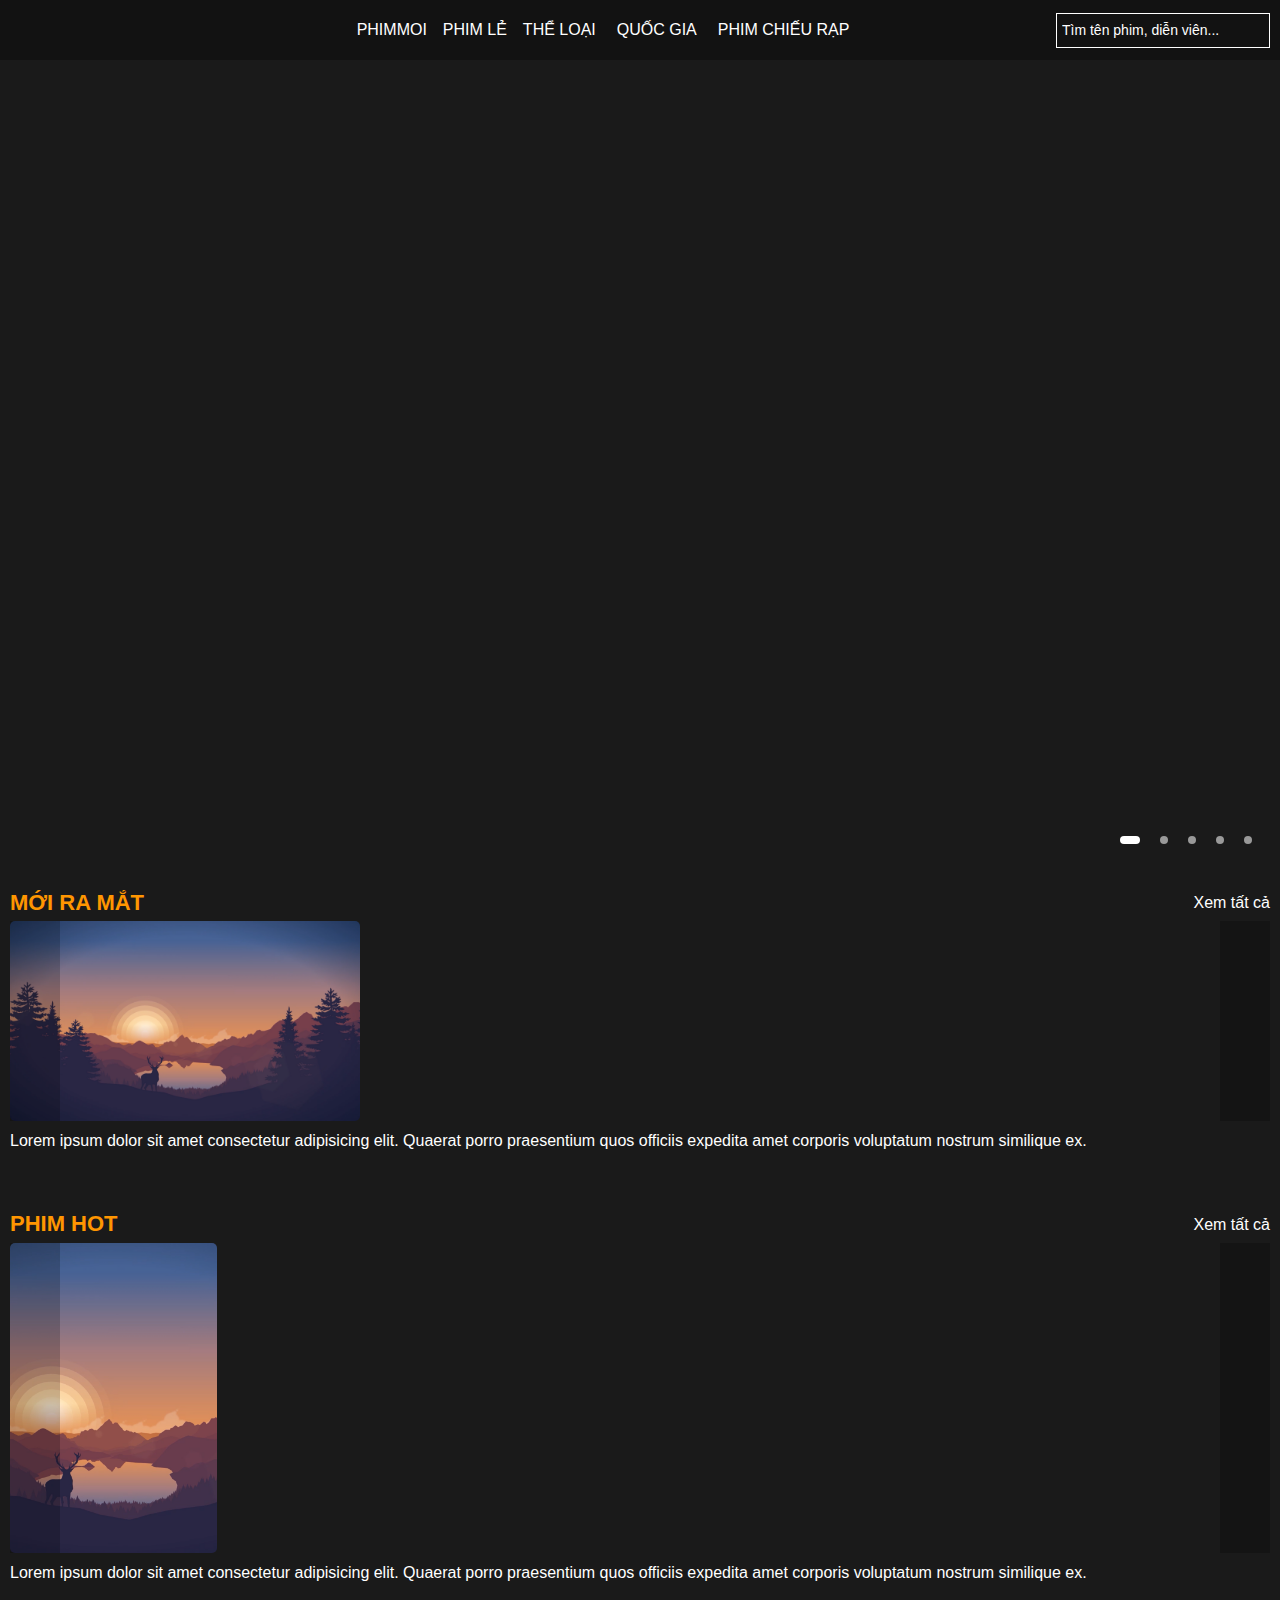
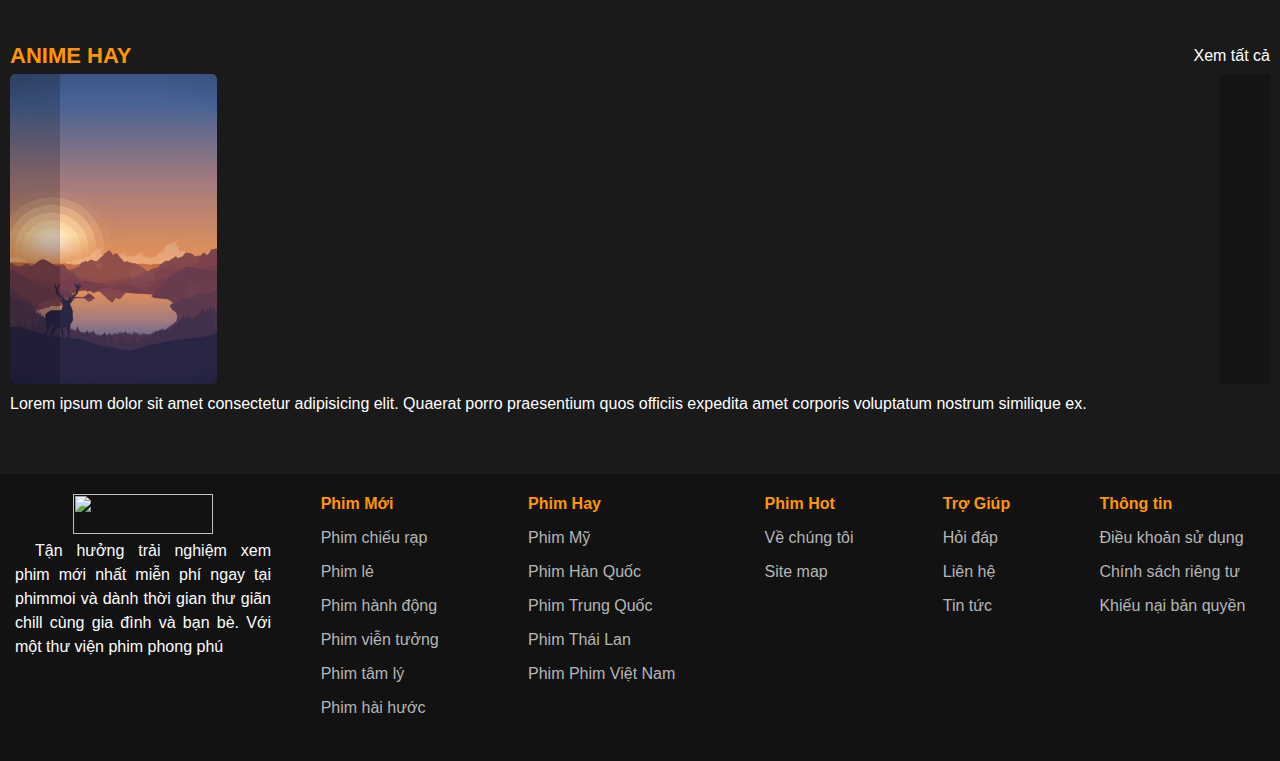
==== commit 155b610c: "render data to slider" ====
--- a/src/view/index.html
+++ b/src/view/index.html
@@ -66,7 +66,7 @@
                 <!--SLIDER-->
                 <div class="main-content-slider">
                     <div class="main-content-slider-list">
-                        <div class="main-content-slider-item" style="background-image: url(../public/img/bg2_img.png)">
+                        <!-- <div class="main-content-slider-item" style="background-image: url(../public/img/bg2_img.png)">
                             <div class="main-content-slider-item-infoFilm">           
                                 <h1 class="movie-detail-headingFilm text-2xl text-white fw-semibold">Hiệp Sĩ Mặt Nạ: Hỗn Chiến Thời Gian Thực</h1>
                                 <ul class="d-flex p-0">
@@ -85,8 +85,8 @@
                                     </div>
                                 </div>
                             </div>
-                        </div>
-                        <div class="main-content-slider-item" style="background-image: url(../public/img/bg2_img.png)">
+                        </div> -->
+                        <!-- <div class="main-content-slider-item" style="background-image: url(../public/img/bg2_img.png)">
                             <div class="main-content-slider-item-infoFilm">           
                                 <h1 class="movie-detail-headingFilm text-2xl text-white fw-semibold">Hiệp Sĩ Mặt Nạ: Hỗn Chiến Thời Gian Thực</h1>
                                 <ul class="d-flex p-0">
@@ -105,67 +105,7 @@
                                     </div>
                                 </div>
                             </div>
-                        </div>
-                        <div class="main-content-slider-item" style="background-image: url(../public/img/bg2_img.png)">
-                            <div class="main-content-slider-item-infoFilm">           
-                                <h1 class="movie-detail-headingFilm text-2xl text-white fw-semibold">Hiệp Sĩ Mặt Nạ: Hỗn Chiến Thời Gian Thực</h1>
-                                <ul class="d-flex p-0">
-                                    <li class="movie-detail-item text-white list-unstyled">Mới</li>
-                                    <li class="movie-detail-item text-white">2020</li>
-                                    <li class="movie-detail-item text-white">1 giờ 40 phút</li>
-                                    <li class="movie-detail-item text-white">Nhật Bản</li>
-                                </ul>
-                                <div class="movie_banner_actions">
-                                    <a class="banner_action_watch" href=""><i class="fa-solid fa-play"></i> Xem ngay</a>
-                                    <div class="movie_banner_action">
-                                        <i class='icon-left movie_banner_action-icon bx bx-heart bx-flip-horizontal' ></i>
-                                    </div>
-                                    <div class="movie_banner_action">
-                                        <i class='icon-right movie_banner_action-icon bx bx-share bx-flip-horizontal' ></i>
-                                    </div>
-                                </div>
-                            </div>
-                        </div>
-                        <div class="main-content-slider-item" style="background-image: url(../public/img/bg2_img.png)">
-                            <div class="main-content-slider-item-infoFilm">           
-                                <h1 class="movie-detail-headingFilm text-2xl text-white fw-semibold">Hiệp Sĩ Mặt Nạ: Hỗn Chiến Thời Gian Thực</h1>
-                                <ul class="d-flex p-0">
-                                    <li class="movie-detail-item text-white list-unstyled">Mới</li>
-                                    <li class="movie-detail-item text-white">2020</li>
-                                    <li class="movie-detail-item text-white">1 giờ 40 phút</li>
-                                    <li class="movie-detail-item text-white">Nhật Bản</li>
-                                </ul>
-                                <div class="movie_banner_actions">
-                                    <a class="banner_action_watch" href=""><i class="fa-solid fa-play"></i> Xem ngay</a>
-                                    <div class="movie_banner_action">
-                                        <i class='icon-left movie_banner_action-icon bx bx-heart bx-flip-horizontal' ></i>
-                                    </div>
-                                    <div class="movie_banner_action">
-                                        <i class='icon-right movie_banner_action-icon bx bx-share bx-flip-horizontal' ></i>
-                                    </div>
-                                </div>
-                            </div>                           
-                        </div>
-                        <div class="main-content-slider-item" style="background-image: url(../public/img/bg2_img.png)">
-                            <div class="main-content-slider-item-infoFilm">           
-                                <h1 class="movie-detail-headingFilm text-2xl text-white fw-semibold">Hiệp Sĩ Mặt Nạ: Hỗn Chiến Thời Gian Thực</h1>
-                                <ul class="d-flex p-0">
-                                    <li class="movie-detail-item text-white list-unstyled">Mới</li>
-                                    <li class="movie-detail-item text-white">2020</li>
-                                    <li class="movie-detail-item text-white">1 giờ 40 phút</li>
-                                    <li class="movie-detail-item text-white">Nhật Bản</li>
-                                </ul>
-                                <div class="movie_banner_actions">
-                                    <a class="banner_action_watch" href=""><i class="fa-solid fa-play"></i> Xem ngay</a>
-                                    <div class="movie_banner_action">
-                                        <i class='icon-left movie_banner_action-icon bx bx-heart bx-flip-horizontal' ></i>
-                                    </div>
-                                    <div class="movie_banner_action">
-                                        <i class='icon-right movie_banner_action-icon bx bx-share bx-flip-horizontal' ></i>
-                                    </div>
-                                </div>
-                            </div>                           
-                        </div>
+                        </div> -->
                     </div>
 
                     <div class="main-content-slider-btns">
@@ -178,11 +118,6 @@
                             <li class="dot"></li>
                             <li class="dot"></li>
                             <li class="dot"></li>
-                            <li class="dot"></li>
-                            <li class="dot"></li>
-                            <li class="dot"></li>  
-                            <li class="dot"></li>
-                            <li class="dot"></li>                          
                             <li class="dot"></li>
                         </div>
                     </ul>
@@ -196,25 +131,9 @@
                     </div>
                     <div class="swiper-container" id="newFilm">
                         <div class="swiper-wrapper">
-                            <div class="swiper-slide">
-                                <div class="swiper-slide-img" style="background-image: url(../public/img/bg2_img.png);"><a class="swiper-slide-img-link" href="" draggable="false"></a><i class="icon-play fa-solid fa-play fa-2xl"></i></div>
+                            <div class="swiper-slide swiper-slide_large">
+                                <div class="swiper-slide-img film_large" style="background-image: url(../public/img/bg2_img.png);"><a class="swiper-slide-img-link" href="" draggable="false"></a><i class="icon-play fa-solid fa-play fa-2xl"></i></div>
                                 <div class="swiper-slide-title"><h3 class="swiper-slide-title-name"><span class="">Lorem ipsum dolor sit amet consectetur adipisicing elit. Quaerat porro praesentium quos officiis expedita amet corporis voluptatum nostrum similique ex.</span></h3></div>
-                            </div>
-                            <div class="swiper-slide">
-                                <div class="swiper-slide-img" style="background-image: url(../public/img/bg2_img.png);"><a class="swiper-slide-img-link" href="" draggable="false" ></a><i class="icon-play fa-solid fa-play fa-2xl"></i></div>
-                                <div class="swiper-slide-title"><h3 class="swiper-slide-title-name"><span class="">Phim chưởng Phim chưởng Phim chưởng</span></h3></div>
-                            </div>
-                            <div class="swiper-slide">
-                                <div class="swiper-slide-img" style="background-image: url(../public/img/bg2_img.png);"><a class="swiper-slide-img-link" href="" draggable="false" ></a><i class="icon-play fa-solid fa-play fa-2xl"></i></div>
-                                <div class="swiper-slide-title"><h3 class="swiper-slide-title-name"><span class="">Phim chưởng Phim chưởng Phim chưởng</span></h3></div>
-                            </div>
-                            <div class="swiper-slide">
-                                <div class="swiper-slide-img" style="background-image: url(../public/img/bg2_img.png);"><a class="swiper-slide-img-link" href="" draggable="false" ></a><i class="icon-play fa-solid fa-play fa-2xl"></i></div>
-                                <div class="swiper-slide-title"><h3 class="swiper-slide-title-name"><span class="">Phim chưởng Phim chưởng Phim chưởng</span></h3></div>
-                            </div>
-                            <div class="swiper-slide">
-                                <div class="swiper-slide-img" style="background-image: url(../public/img/bg2_img.png);"><a class="swiper-slide-img-link" href="" draggable="false" ></a><i class="icon-play fa-solid fa-play fa-2xl"></i></div>
-                                <div class="swiper-slide-title"><h3 class="swiper-slide-title-name"><span class="">Phim chưởng Phim chưởng Phim chưởng</span></h3></div>
                             </div>
                         </div>
                         <div class="swiper-btn swiper-btn-prev"><i class="fa-chevron fa-solid fa-chevron-left"></i></div>
@@ -232,35 +151,36 @@
                     </div>
                     <div class="swiper-container" id="hotFilm">
                         <div class="swiper-wrapper">
-                            <div class="swiper-slide">
-                                <div class="swiper-slide-img" style="background-image: url(../public/img/bg2_img.png);"><a class="swiper-slide-img-link" href="" draggable="false"></a><i class="icon-play fa-solid fa-play fa-2xl"></i></div>
+                            <div class="swiper-slide swiper-slide_medium">
+                                <div class="swiper-slide-img film_medium" style="background-image: url(../public/img/bg2_img.png);"><a class="swiper-slide-img-link" href="" draggable="false"></a><i class="icon-play fa-solid fa-play fa-2xl"></i></div>
                                 <div class="swiper-slide-title"><h3 class="swiper-slide-title-name"><span class="">Lorem ipsum dolor sit amet consectetur adipisicing elit. Quaerat porro praesentium quos officiis expedita amet corporis voluptatum nostrum similique ex.</span></h3></div>
-                            </div>
-                            <div class="swiper-slide">
-                                <div class="swiper-slide-img" style="background-image: url(../public/img/bg2_img.png);"><a class="swiper-slide-img-link" href="" draggable="false" ></a><i class="icon-play fa-solid fa-play fa-2xl"></i></div>
-                                <div class="swiper-slide-title"><h3 class="swiper-slide-title-name"><span class="">Phim chưởng Phim chưởng Phim chưởng</span></h3></div>
-                            </div>
-                            <div class="swiper-slide">
-                                <div class="swiper-slide-img" style="background-image: url(../public/img/bg2_img.png);"><a class="swiper-slide-img-link" href="" draggable="false" ></a><i class="icon-play fa-solid fa-play fa-2xl"></i></div>
-                                <div class="swiper-slide-title"><h3 class="swiper-slide-title-name"><span class="">Phim chưởng Phim chưởng Phim chưởng</span></h3></div>
-                            </div>
-                            <div class="swiper-slide">
-                                <div class="swiper-slide-img" style="background-image: url(../public/img/bg2_img.png);"><a class="swiper-slide-img-link" href="" draggable="false" ></a><i class="icon-play fa-solid fa-play fa-2xl"></i></div>
-                                <div class="swiper-slide-title"><h3 class="swiper-slide-title-name"><span class="">Phim chưởng Phim chưởng Phim chưởng</span></h3></div>
-                            </div>
-                            <div class="swiper-slide">
-                                <div class="swiper-slide-img" style="background-image: url(../public/img/bg2_img.png);"><a class="swiper-slide-img-link" href="" draggable="false" ></a><i class="icon-play fa-solid fa-play fa-2xl"></i></div>
-                                <div class="swiper-slide-title"><h3 class="swiper-slide-title-name"><span class="">Phim chưởng Phim chưởng Phim chưởng</span></h3></div>
                             </div>
                         </div>
                         <div class="swiper-btn swiper-btn-prev"><i class="fa-chevron fa-solid fa-chevron-left"></i></div>
                         <div class="swiper-btn swiper-btn-next"><i class="fa-chevron fa-solid fa-chevron-right"></i></div>
+                    </div>                   
+                </div>
+                <!--/Phim Hot--> 
+
+                <!--Anime Hay-->
+                <div class="horizontal-slider">
+                    <div class="heading-slider">
+                        <h2 class="heading1 main-color m-0">Anime hay</h2>
+                        <a class="heading-slider-viewAll" href="">Xem tất cả</a>
+                    </div>
+                    <div class="swiper-container" id="animeFilm">
+                        <div class="swiper-wrapper">
+                            <div class="swiper-slide swiper-slide_medium">
+                                <div class="swiper-slide-img film_medium" style="background-image: url(../public/img/bg2_img.png);"><a class="swiper-slide-img-link" href="" draggable="false"></a><i class="icon-play fa-solid fa-play fa-2xl"></i></div>
+                                <div class="swiper-slide-title"><h3 class="swiper-slide-title-name"><span class="">Lorem ipsum dolor sit amet consectetur adipisicing elit. Quaerat porro praesentium quos officiis expedita amet corporis voluptatum nostrum similique ex.</span></h3></div>
+                            </div>
+                        </div>
+                        <div class="swiper-btn swiper-btn-prev"><i class="fa-chevron fa-solid fa-chevron-left"></i></div>
+                        <div class="swiper-btn swiper-btn-next"><i class="fa-chevron fa-solid fa-chevron-right"></i></div>
                     </div>
                                         
                 </div>
-                <!--/Phim Hot--> 
-
-
+                <!--/Anime hay--> 
 
             </div>
         </div>
@@ -369,7 +289,9 @@
         integrity="sha384-0pUGZvbkm6XF6gxjEnlmuGrJXVbNuzT9qBBavbLwCsOGabYfZo0T0to5eqruptLy"
         crossorigin="anonymous"></script>
     <script src="../js/header.js"></script>
+    <script src="../js/index.js"></script>
     <script src="../js/main.js"></script>
+    
 </body>
 
 </html>--- a/src/public/css/index.css
+++ b/src/public/css/index.css
@@ -2,9 +2,6 @@
     --heiht-item-img:200px
 }
 
-.text-color-orrange{
-    color: var(--main-color);
-}
 .block-item-link{
     width: 100%;
     height: 100%;
--- a/src/public/css/header.css
+++ b/src/public/css/header.css
@@ -5,7 +5,16 @@
     font-family: Arial, sans-serif;
     font-size: 16px;
     font-style: normal;
-    scrollbar-width:thin;
+    scrollbar-width:auto
+}
+::-webkit-scrollbar{
+    width: 5px;
+}
+::-webkit-scrollbar-track{
+    background: rgb(26,26,26);
+}
+::-webkit-scrollbar-thumb{
+    background: #555555;
 }
 body{
     width: 100%;
@@ -31,6 +40,7 @@
 .main-content {
     max-width: 1380px;
     margin: 0 auto;
+    height: auto;
 }
 .menu-list{
     transform: translateX(-100%);
--- a/src/public/css/common_style.css
+++ b/src/public/css/common_style.css
@@ -1,5 +1,31 @@
 :root{
-    --main-color: #FF9601; 
+    --main-color: #FF9601;
+    --slide-img-newFilm-width: 350px;
+    --slide-img-newFilm-height: 200px;
+}
+.swiper-slide_large{
+    width: 100%;
+    height: 100%;
+}
+.swiper-slide_medium{
+    width: 100%;
+    height: 100%;
+}
+.swiper-slide_small{
+    width: 100%;
+    height: 100%;
+}
+.film_large{
+    width: 350px;
+    height: 200px;
+} 
+.film_medium{
+    width: 207px;
+    height: 310px;
+}
+.film_small{
+    width: 207px;
+    height: 116px;
 }
 
 .font-weigh-semibold{
@@ -109,16 +135,16 @@
 }
 
 .swiper-slide{
-    width: 350px;
-    height: 100%;
+    /* width: 350px;
+    height: 100%; */
     margin-right: 10px;
     scroll-snap-align: start;
     
 }
 .swiper-slide-img{
     position: relative;
-    height: 200px;
-    width: 350px;
+    /* height: 200px;
+    width: 350px; */
     border-radius: 5px;
     background-position: center center;
     background-size: cover;
@@ -145,7 +171,7 @@
 .swiper-slide-title{
     width: 100%;
     height: 60px;
-    margin: 6px 0;
+    margin: 5px 0;
     line-height: 0;
 }
 .swiper-slide-title-name{
@@ -167,7 +193,7 @@
     position: absolute;
     top: 0;
     width: 50px;
-    height: var(--heiht-item-img);
+    height: calc(100% - 70px);
     display: flex;
     align-items: center;
     justify-content: center;
--- a/src/public/css/media.css
+++ b/src/public/css/media.css
@@ -3,12 +3,19 @@
         height: 130px;
     }
     .swiper-btn{
-        height: 126px;
         width: 30px;
     }
-    .swiper-slide-img{
-        width: 225px;
-        height: 126px;
+    .film_large{
+        width: 248px;
+        height: 139px;
+    } 
+    .film_medium{
+        width: 176px;
+        height: 264px;
+    }
+    .film_small{
+        width: 176px;
+        height: 99px;
     }
     .main-content-slider{
         height: 30vh;
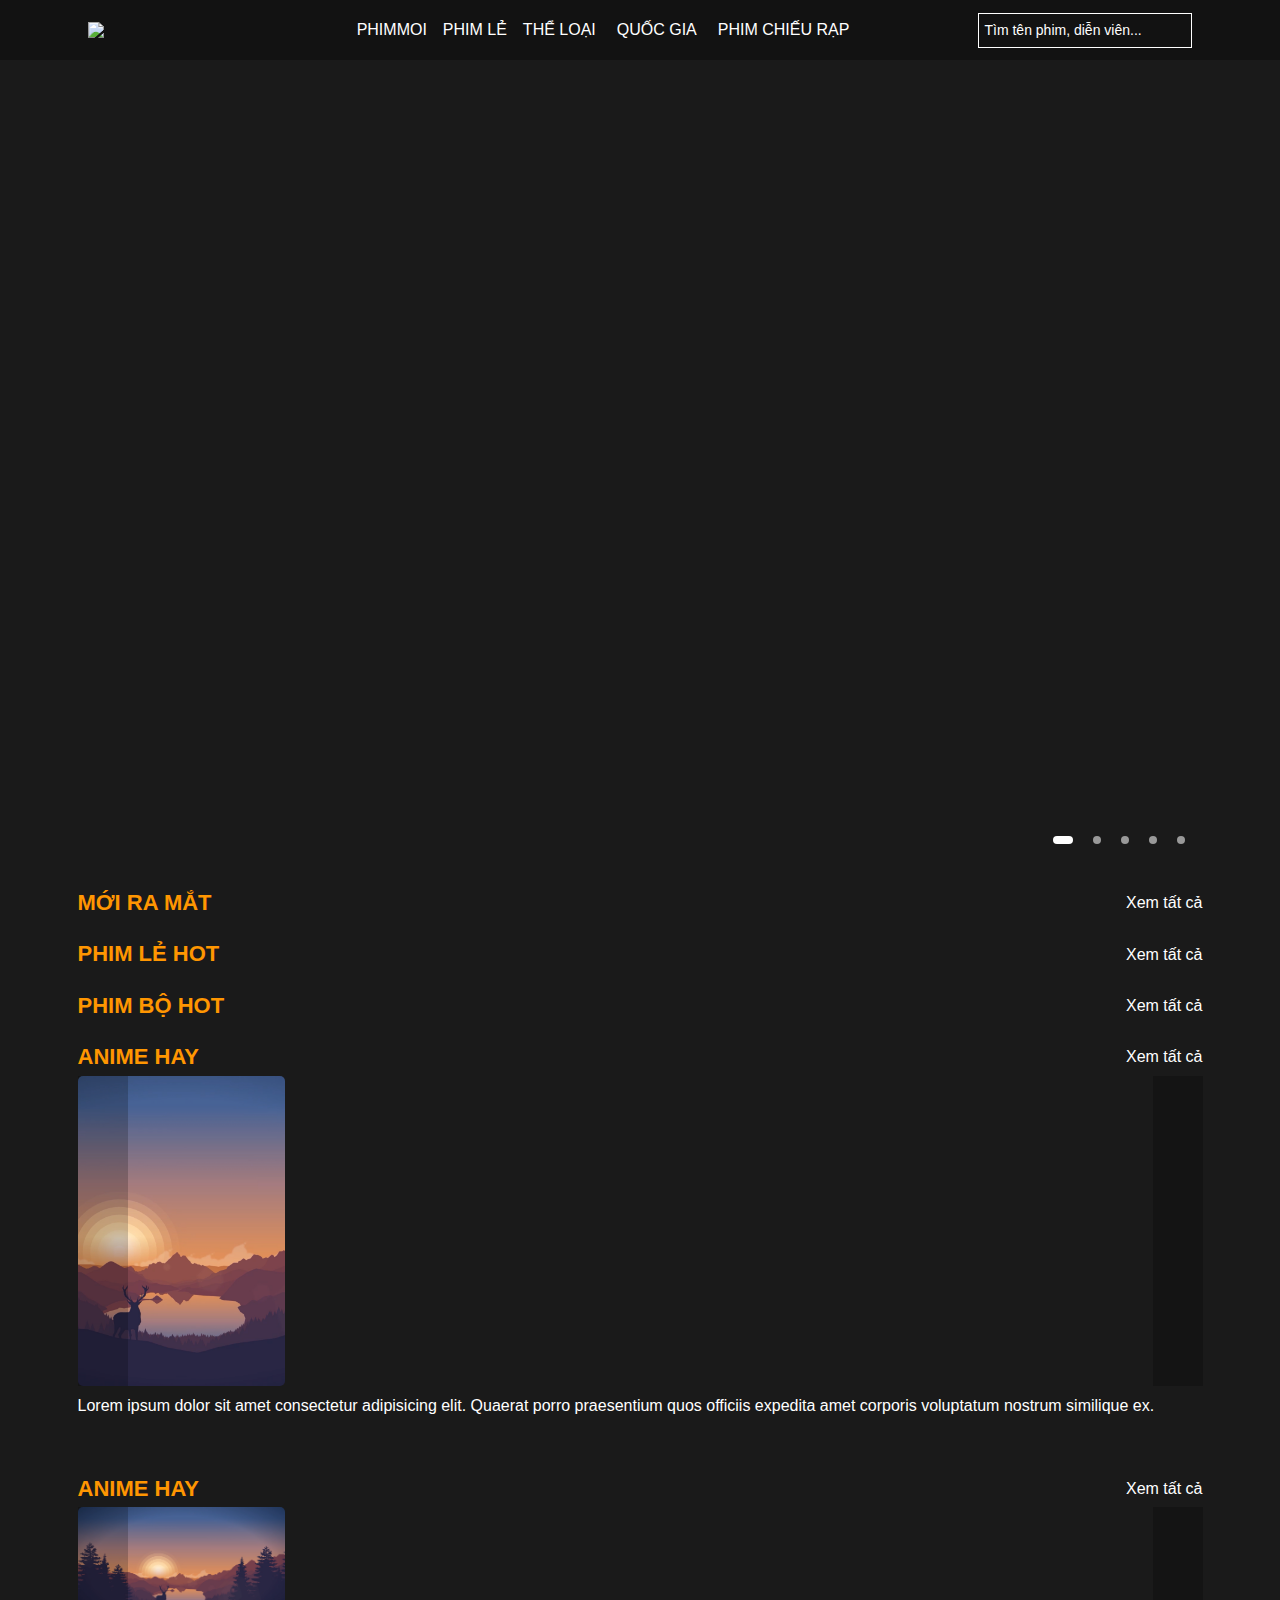
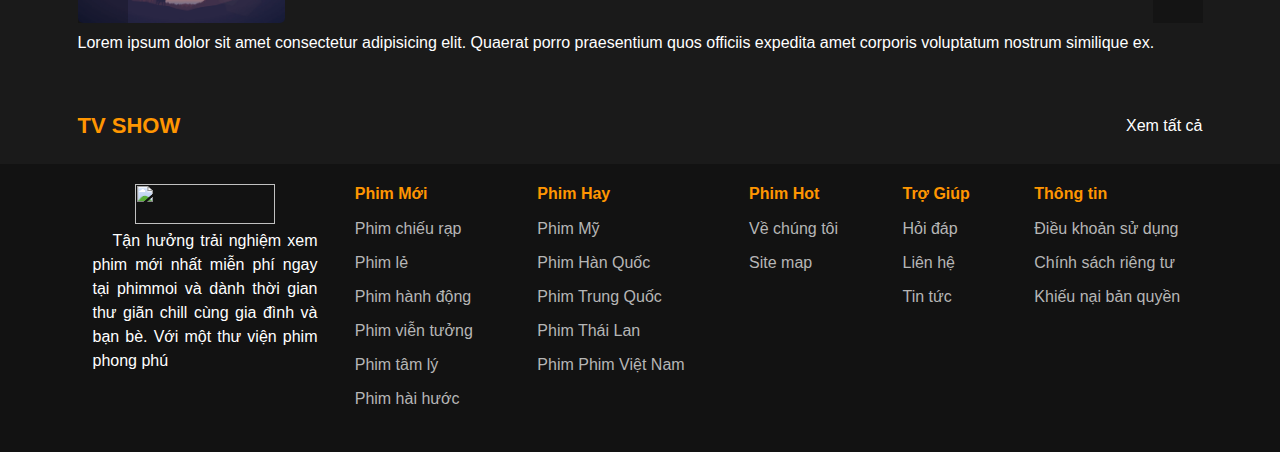
==== commit 4053f622: "update home page, get data from api" ====
--- a/src/view/index.html
+++ b/src/view/index.html
@@ -25,7 +25,7 @@
                     <i id="header-navbar-bars-icon" class="fa-solid fa-bars fa-xl" style="color: #ffffff;"></i>
                 </div>
                 <div class="header-logo">
-                    <img class="header-logo-img" src=""></img>
+                    <img class="header-logo-img" src="https://phimmoichill.com/dev/images/logo.png"></img>
                 </div>
                 <div class="header-menu">
                     <ul class="header-menu-list">
@@ -129,28 +129,66 @@
                         <h2 class="heading1 main-color m-0">Mới ra mắt</h2>
                         <a class="heading-slider-viewAll" href="">Xem tất cả</a>
                     </div>
-                    <div class="swiper-container" id="newFilm">
-                        <div class="swiper-wrapper">
-                            <div class="swiper-slide swiper-slide_large">
+                    <div class="swiper-container" >
+                        <div class="swiper-wrapper" id="newFilm">
+                            <!-- <div class="swiper-slide swiper-slide_large">
                                 <div class="swiper-slide-img film_large" style="background-image: url(../public/img/bg2_img.png);"><a class="swiper-slide-img-link" href="" draggable="false"></a><i class="icon-play fa-solid fa-play fa-2xl"></i></div>
                                 <div class="swiper-slide-title"><h3 class="swiper-slide-title-name"><span class="">Lorem ipsum dolor sit amet consectetur adipisicing elit. Quaerat porro praesentium quos officiis expedita amet corporis voluptatum nostrum similique ex.</span></h3></div>
-                            </div>
+                            </div> -->
+                        </div>
+                        <div class="swiper-btn swiper-btn-prev"><i class="fa-chevron fa-solid fa-chevron-left"></i></div>
+                        <div class="swiper-btn swiper-btn-next"><i class="fa-chevron fa-solid fa-chevron-right"></i></div>
+                    </div>                 
+                </div>
+                <!--/Phim moi ra mat-->  
+
+                <!--Phim Hot-->
+                <div class="horizontal-slider">
+                    <div class="heading-slider">
+                        <h2 class="heading1 main-color m-0">Phim lẻ hot</h2>
+                        <a class="heading-slider-viewAll" href="">Xem tất cả</a>
+                    </div>
+                    <div class="swiper-container" >
+                        <div class="swiper-wrapper" id="hotFilm">
+                            <!-- <div class="swiper-slide swiper-slide_medium">
+                                <div class="swiper-slide-img film_medium" style="background-image: url(../public/img/bg2_img.png);"><a class="swiper-slide-img-link" href="" draggable="false"></a><i class="icon-play fa-solid fa-play fa-2xl"></i></div>
+                                <div class="swiper-slide-title"><h3 class="swiper-slide-title-name"><span class="">Lorem ipsum dolor sit amet consectetur adipisicing elit. Quaerat porro praesentium quos officiis expedita amet corporis voluptatum nostrum similique ex.</span></h3></div>
+                            </div> -->
+                        </div>
+                        <div class="swiper-btn swiper-btn-prev"><i class="fa-chevron fa-solid fa-chevron-left"></i></div>
+                        <div class="swiper-btn swiper-btn-next"><i class="fa-chevron fa-solid fa-chevron-right"></i></div>
+                    </div>                   
+                </div>
+                <!--/Phim Hot--> 
+
+                <!--Phim bộ hot-->
+                <div class="horizontal-slider">
+                    <div class="heading-slider">
+                        <h2 class="heading1 main-color m-0">Phim bộ hot</h2>
+                        <a class="heading-slider-viewAll" href="">Xem tất cả</a>
+                    </div>
+                    <div class="swiper-container" >
+                        <div class="swiper-wrapper" id="filmBoHot">
+                            <!-- <div class="swiper-slide swiper-slide_medium">
+                                <div class="swiper-slide-img film_medium" style="background-image: url(../public/img/bg2_img.png);"><a class="swiper-slide-img-link" href="" draggable="false"></a><i class="icon-play fa-solid fa-play fa-2xl"></i></div>
+                                <div class="swiper-slide-title"><h3 class="swiper-slide-title-name"><span class="">Lorem ipsum dolor sit amet consectetur adipisicing elit. Quaerat porro praesentium quos officiis expedita amet corporis voluptatum nostrum similique ex.</span></h3></div>
+                            </div> -->
                         </div>
                         <div class="swiper-btn swiper-btn-prev"><i class="fa-chevron fa-solid fa-chevron-left"></i></div>
                         <div class="swiper-btn swiper-btn-next"><i class="fa-chevron fa-solid fa-chevron-right"></i></div>
                     </div>
                                         
                 </div>
-                <!--/Phim moi ra mat-->  
-
-                <!--Phim Hot-->
-                <div class="horizontal-slider">
-                    <div class="heading-slider">
-                        <h2 class="heading1 main-color m-0">Phim Hot</h2>
-                        <a class="heading-slider-viewAll" href="">Xem tất cả</a>
-                    </div>
-                    <div class="swiper-container" id="hotFilm">
-                        <div class="swiper-wrapper">
+                <!--/Phim bộ hot--> 
+
+                <!--Anime Hay-->
+                <div class="horizontal-slider">
+                    <div class="heading-slider">
+                        <h2 class="heading1 main-color m-0">Anime hay</h2>
+                        <a class="heading-slider-viewAll" href="">Xem tất cả</a>
+                    </div>
+                    <div class="swiper-container">
+                        <div class="swiper-wrapper" id="filmAnime">
                             <div class="swiper-slide swiper-slide_medium">
                                 <div class="swiper-slide-img film_medium" style="background-image: url(../public/img/bg2_img.png);"><a class="swiper-slide-img-link" href="" draggable="false"></a><i class="icon-play fa-solid fa-play fa-2xl"></i></div>
                                 <div class="swiper-slide-title"><h3 class="swiper-slide-title-name"><span class="">Lorem ipsum dolor sit amet consectetur adipisicing elit. Quaerat porro praesentium quos officiis expedita amet corporis voluptatum nostrum similique ex.</span></h3></div>
@@ -158,9 +196,10 @@
                         </div>
                         <div class="swiper-btn swiper-btn-prev"><i class="fa-chevron fa-solid fa-chevron-left"></i></div>
                         <div class="swiper-btn swiper-btn-next"><i class="fa-chevron fa-solid fa-chevron-right"></i></div>
-                    </div>                   
-                </div>
-                <!--/Phim Hot--> 
+                    </div>
+                                        
+                </div>
+                <!--/Anime hay--> 
 
                 <!--Anime Hay-->
                 <div class="horizontal-slider">
@@ -168,10 +207,10 @@
                         <h2 class="heading1 main-color m-0">Anime hay</h2>
                         <a class="heading-slider-viewAll" href="">Xem tất cả</a>
                     </div>
-                    <div class="swiper-container" id="animeFilm">
-                        <div class="swiper-wrapper">
-                            <div class="swiper-slide swiper-slide_medium">
-                                <div class="swiper-slide-img film_medium" style="background-image: url(../public/img/bg2_img.png);"><a class="swiper-slide-img-link" href="" draggable="false"></a><i class="icon-play fa-solid fa-play fa-2xl"></i></div>
+                    <div class="swiper-container" >
+                        <div class="swiper-wrapper" id="filmAnime-small">
+                            <div class="swiper-slide swiper-slide_small">
+                                <div class="swiper-slide-img film_small" style="background-image: url(../public/img/bg2_img.png);"><a class="swiper-slide-img-link" href="" draggable="false"></a><i class="icon-play fa-solid fa-play fa-2xl"></i></div>
                                 <div class="swiper-slide-title"><h3 class="swiper-slide-title-name"><span class="">Lorem ipsum dolor sit amet consectetur adipisicing elit. Quaerat porro praesentium quos officiis expedita amet corporis voluptatum nostrum similique ex.</span></h3></div>
                             </div>
                         </div>
@@ -180,7 +219,23 @@
                     </div>
                                         
                 </div>
-                <!--/Anime hay--> 
+                <!--/Anime hay-->
+
+                <!--TVSHOW-->
+                <div class="horizontal-slider">
+                    <div class="heading-slider">
+                        <h2 class="heading1 main-color m-0">TV Show</h2>
+                        <a class="heading-slider-viewAll" href="">Xem tất cả</a>
+                    </div>
+                    <div class="swiper-container" >
+                        <div class="swiper-wrapper" id="tvShow">
+
+                        </div>
+                        <div class="swiper-btn swiper-btn-prev"><i class="fa-chevron fa-solid fa-chevron-left"></i></div>
+                        <div class="swiper-btn swiper-btn-next"><i class="fa-chevron fa-solid fa-chevron-right"></i></div>
+                    </div>                 
+                </div>
+                <!--/TVSHOW--> 
 
             </div>
         </div>
@@ -189,7 +244,7 @@
             <div class="footer-container">
                 <div class="footer-info">
                     <div class="footer-info-logo">
-                        <img class="footer-info-logo-img" src="" alt="">
+                        <img class="footer-info-logo-img" src="https://phimmoichill.com/dev/images/logo.png" alt="">
                     </div>
                     <p class="footer-info-text">Tận hưởng trải nghiệm xem phim mới nhất miễn phí ngay tại phimmoi và
                         dành
--- a/src/public/css/index.css
+++ b/src/public/css/index.css
@@ -41,11 +41,12 @@
     transition: 0.5s;
 }
 .main-content-slider-item{
-    background-size:cover;
-    background-position: center center;
+    background-size:contain;
+    /* background-position: center; */
     background-repeat: no-repeat;
     position: relative;
-    width: calc(100vw - 20px);
+    /* width: calc(100vw - 20px); */
+    width: 100vw;
     height: 100%;
     transition: 0.5s;
 }
--- a/src/public/css/header.css
+++ b/src/public/css/header.css
@@ -38,7 +38,7 @@
     margin-top: 60px;
 }
 .main-content {
-    max-width: 1380px;
+    max-width: 1125px;
     margin: 0 auto;
     height: auto;
 }
@@ -75,7 +75,7 @@
     display: flex;
 }
 .header-navbar {
-    max-width: 1380px;
+    max-width: 1125px;
     height: 100%;
     margin: 0 auto;
     padding: 0 10px;
--- a/src/public/css/footer.css
+++ b/src/public/css/footer.css
@@ -7,7 +7,7 @@
     padding: 20px 0;
 }
 .footer-container{
-    max-width: 1380px;
+    max-width: 1125px;
     display: flex;
 }
 .footer-info-text {
